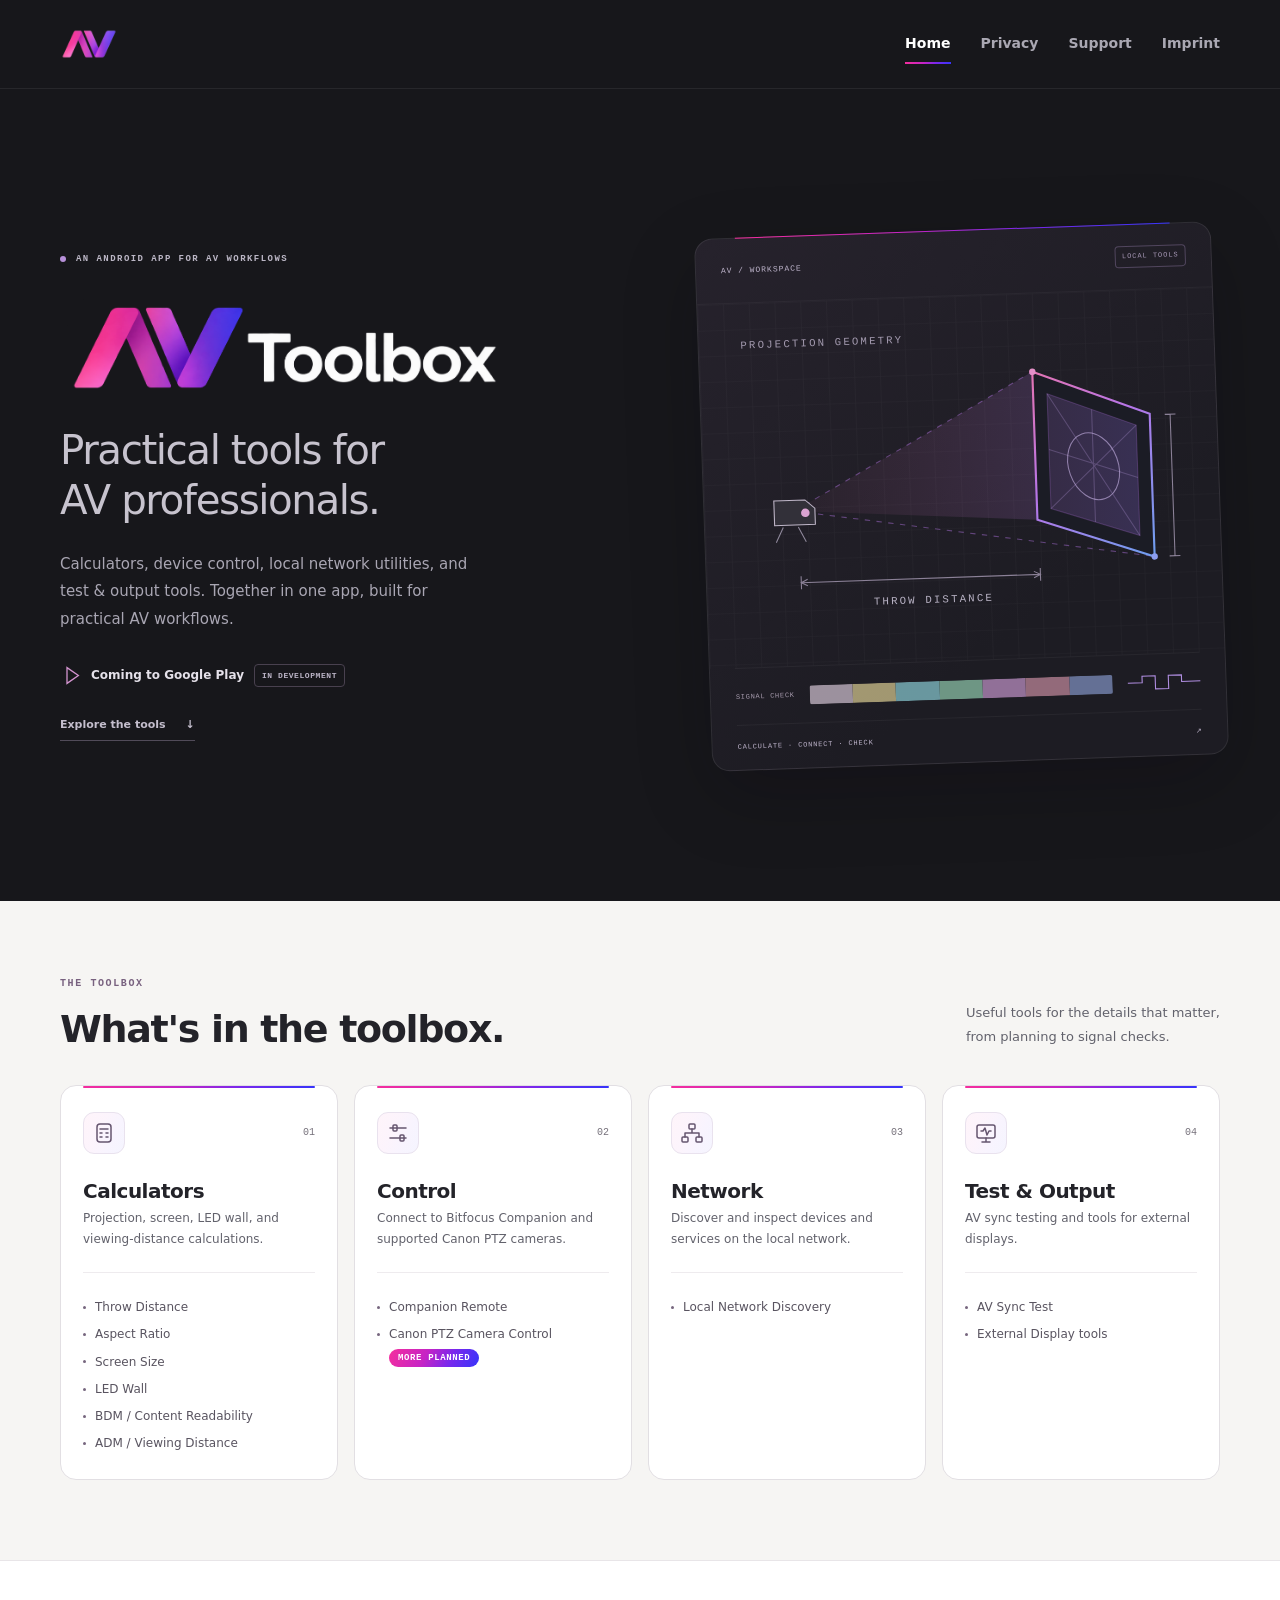
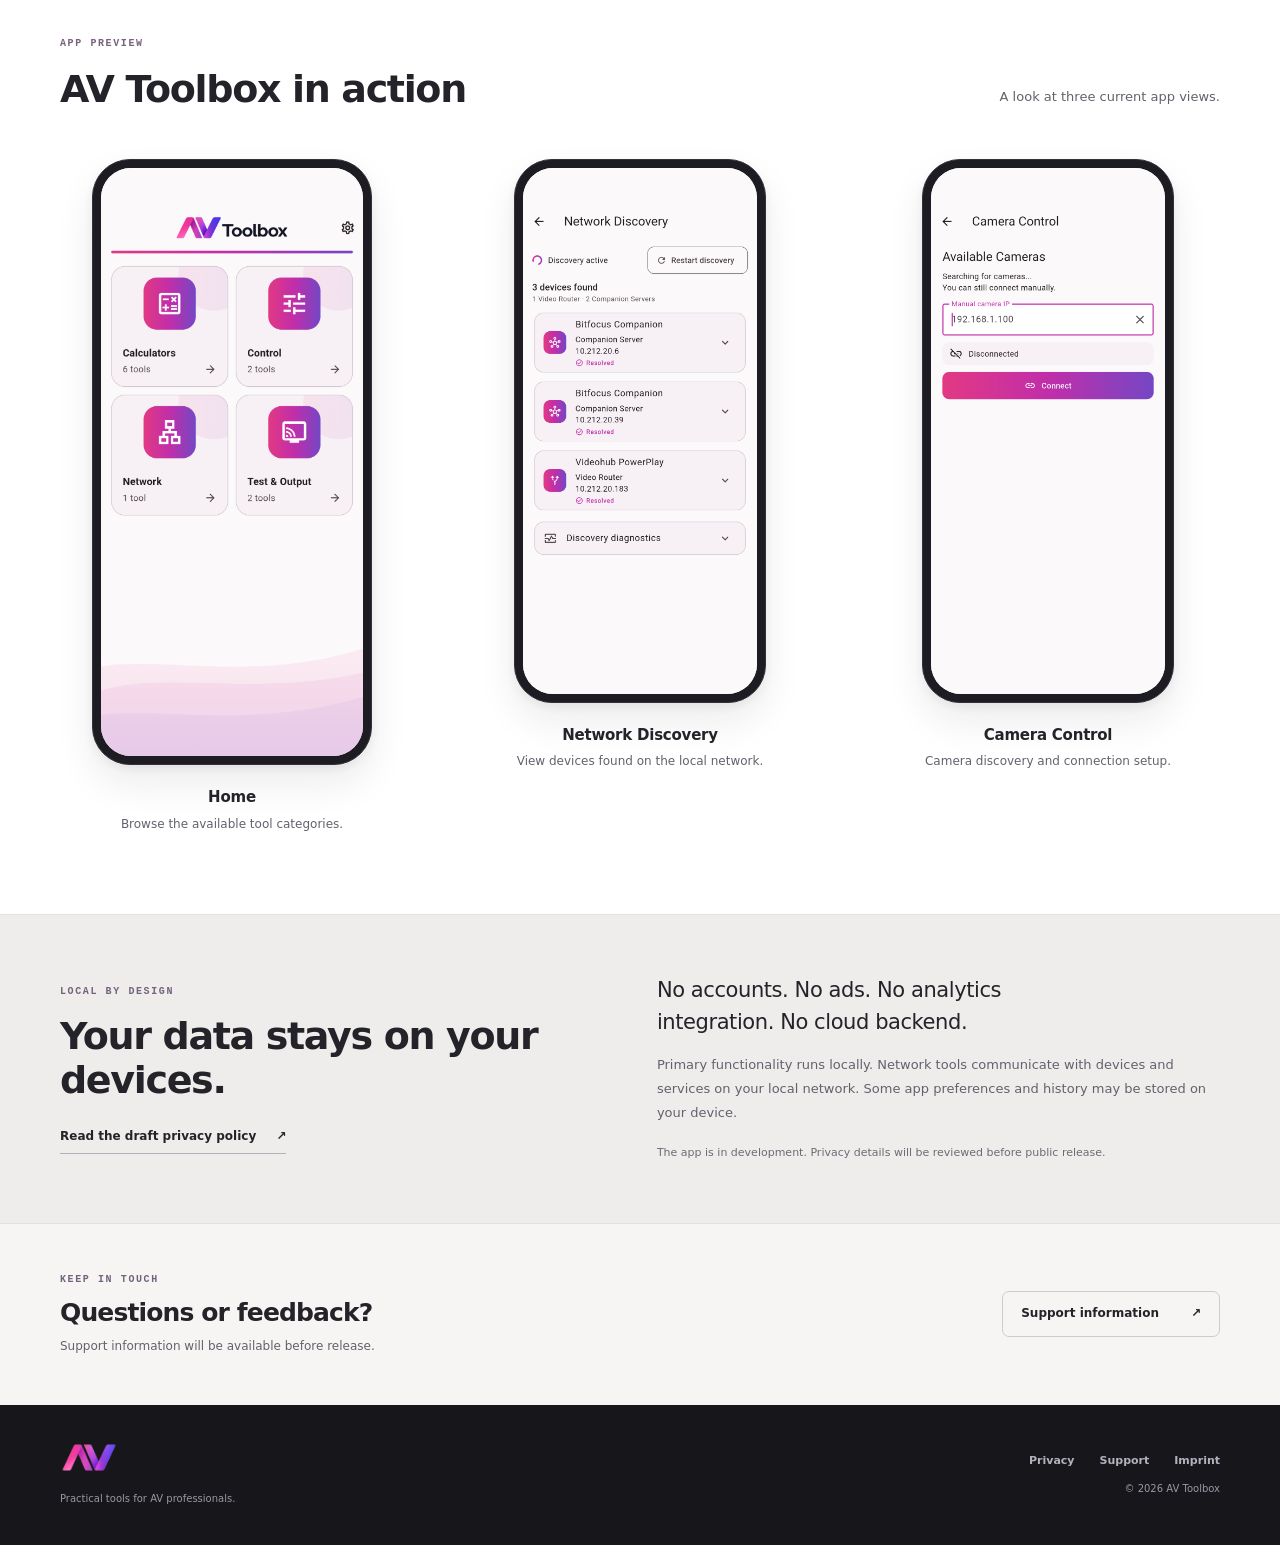
==== index.html @ 1db09180 "Replace camera status banner with badge" ====
<!doctype html>
<html lang="en">
<head>
  <meta charset="utf-8">
  <meta name="viewport" content="width=device-width, initial-scale=1">
  <meta name="description" content="Practical calculators, device control, local network utilities, and test &amp; output tools for AV professionals. An Android app in development.">
  <meta name="theme-color" content="#17171b">
  <title>AV Toolbox — Practical tools for AV professionals</title>
  <link rel="icon" type="image/png" sizes="1254x1254" href="assets/branding/av_toolbox_app_icon.png">
  <link rel="stylesheet" href="styles.css">
</head>
<body>
<a class="skip-link" href="#main">Skip to content</a>
<header class="site-header">
<div class="container header-inner"><a class="brand" href="index.html" aria-label="AV Toolbox home">
<img class="header-logo" src="assets/branding/av_toolbox_mark.png" width="2240" height="1208" alt="">
</a>
<nav aria-label="Main navigation"><a href="index.html" aria-current="page">Home</a><a href="privacy.html">Privacy</a><a href="support.html">Support</a><a href="imprint.html">Imprint</a>
</nav>
</div>
</header>
<main id="main">
<section class="hero">
<div class="container hero-grid">
<div class="hero-copy">
<p class="eyebrow"><span class="status-dot"></span> AN ANDROID APP FOR AV WORKFLOWS</p>
<h1><img class="hero-logo" src="assets/branding/av_toolbox_header_dark.png" width="1045" height="254" alt="AV Toolbox" fetchpriority="high"><span>Practical tools for<br>AV professionals.</span>
</h1>
<p class="hero-description">Calculators, device control, local network utilities, and test &amp; output tools. Together in one app, built for practical AV workflows.</p>
<div class="release-status">
<svg viewBox="0 0 24 24" fill="none" stroke="currentColor" stroke-width="1.5" aria-hidden="true">
<path d="m8 3 13 9L8 21V3Z"/>
</svg><span>Coming to Google Play</span><span class="soon-label">IN DEVELOPMENT</span>
</div><a class="text-link hero-link" href="#tools">Explore the tools <span aria-hidden="true">↓</span></a>
</div>
<div class="technical-art" role="img" aria-label="Illustration of projection geometry and AV signal patterns">
<div class="art-heading"><span>AV / WORKSPACE</span><span class="art-live">LOCAL TOOLS</span>
</div>
<svg class="projection-art" viewBox="0 0 480 340" fill="none" aria-hidden="true">
<defs>
<linearGradient id="beam" x1="70" y1="170" x2="400" y2="160" gradientUnits="userSpaceOnUse">
<stop stop-color="#ed74a9" stop-opacity=".03"/>
<stop offset="1" stop-color="#9972ea" stop-opacity=".23"/>
</linearGradient>
<linearGradient id="screen" x1="275" y1="85" x2="420" y2="240" gradientUnits="userSpaceOnUse">
<stop stop-color="#ed74a9"/>
<stop offset=".48" stop-color="#b675e8"/>
<stop offset="1" stop-color="#719def"/>
</linearGradient>
<pattern id="grid" width="24" height="24" patternUnits="userSpaceOnUse">
<path d="M24 0H0V24" stroke="#ffffff" stroke-opacity=".04"/>
</pattern>
</defs>
<rect width="480" height="340" fill="url(#grid)"/>
<path d="m84 195 226-122 108 43v133l-108-38Z" fill="url(#beam)"/>
<path d="m84 195 226-122m-226 122 334 54" stroke="#b675e8" stroke-opacity=".45" stroke-dasharray="5 6"/>
<path d="m310 73 108 43v133l-108-38V73Z" fill="#1b1c25" stroke="url(#screen)" stroke-width="2"/>
<path d="m323 94 82 32v103l-82-28V94Z" fill="url(#beam)" stroke="#b675e8" stroke-opacity=".25"/>
<path d="m364 110 0 105m-41-69 82 29M323 201l82-75m-82-32 82 135" stroke="#c5a5eb" stroke-opacity=".26"/>
<ellipse cx="364" cy="163" rx="23" ry="32" transform="rotate(-18 364 163)" stroke="#ceb7eb" stroke-opacity=".6"/>
<path d="M65 185h29l9 8v15H65v-23Z" fill="#323039" stroke="#bfb6c8"/>
<circle cx="94" cy="197" r="4" fill="#dba3d2"/>
<path d="m73 210-7 14m21-14 7 14" stroke="#8f889b"/>
<path d="M88 256v12m0-6h223m0-6v12" stroke="#8b8197"/>
<path d="m94 259-6 3 6 3m211-6 6 3-6 3" stroke="#8b8197"/>
<text x="155" y="285" fill="#b9b3c5" font-family="monospace" font-size="10" letter-spacing="2">THROW DISTANCE</text>
<path d="M432 117h10m-5 0v132m-5 0h10" stroke="#8b8197"/>
<text x="39" y="42" fill="#a39aaF" font-family="monospace" font-size="10" letter-spacing="2">PROJECTION GEOMETRY</text>
<circle cx="310" cy="73" r="3" fill="#e490c8"/>
<circle cx="418" cy="249" r="3" fill="#8d9eef"/>
</svg>
<div class="signal-strip"><span>SIGNAL CHECK</span>
<div class="signal-bars"><i></i><i></i><i></i><i></i><i></i><i></i><i></i>
</div>
<svg viewBox="0 0 100 24" fill="none" aria-hidden="true">
<path d="M0 12h20V3h18v18h18V3h18v9h26" stroke="#b18ee2" stroke-width="1.5"/>
</svg>
</div>
<div class="art-caption"><span>CALCULATE · CONNECT · CHECK</span><span aria-hidden="true">↗</span>
</div>
</div>
</div>
</section>
<section class="tools-section section" id="tools">
<div class="container">
<div class="section-heading">
<div>
<p class="eyebrow">THE TOOLBOX</p>
<h2>What's in the toolbox.</h2>
</div>
<p>Useful tools for the details that matter,<br class="desktop-break"> from planning to signal checks.</p>
</div>
<div class="category-grid">
<article class="category-card">
<div class="card-top"><span class="category-icon">
<svg viewBox="0 0 24 24" fill="none" stroke="currentColor" stroke-width="1.5" stroke-linecap="round" stroke-linejoin="round" aria-hidden="true">
<rect x="5" y="3" width="14" height="18" rx="3"/>
<path d="M8 8h8M8 12h2m4 0h2m-8 4h2m4 0h2"/>
</svg></span><span class="category-number">01</span>
</div>
<h3>Calculators</h3>
<p class="card-description">Projection, screen, LED wall, and viewing-distance calculations.</p>
<ul class="feature-list">
<li>Throw Distance</li>
<li>Aspect Ratio</li>
<li>Screen Size</li>
<li>LED Wall</li>
<li>BDM / Content Readability</li>
<li>ADM / Viewing Distance</li>
</ul>
</article>
<article class="category-card">
<div class="card-top"><span class="category-icon">
<svg viewBox="0 0 24 24" fill="none" stroke="currentColor" stroke-width="1.5" stroke-linecap="round" stroke-linejoin="round" aria-hidden="true">
<path d="M4 7h16M4 17h16"/>
<rect x="7" y="4" width="4" height="6" rx="1"/>
<rect x="14" y="14" width="4" height="6" rx="1"/>
</svg></span><span class="category-number">02</span>
</div>
<h3>Control</h3>
<p class="card-description">Connect to Bitfocus Companion and supported Canon PTZ cameras.</p>
<ul class="feature-list">
<li>Companion Remote</li>
<li class="feature-with-badge"><span>Canon PTZ Camera Control</span><span class="feature-badge">MORE PLANNED</span></li>
</ul>
</article>
<article class="category-card">
<div class="card-top"><span class="category-icon">
<svg viewBox="0 0 24 24" fill="none" stroke="currentColor" stroke-width="1.5" stroke-linecap="round" stroke-linejoin="round" aria-hidden="true">
<rect x="9" y="3" width="6" height="5" rx="1"/>
<rect x="2" y="16" width="6" height="5" rx="1"/>
<rect x="16" y="16" width="6" height="5" rx="1"/>
<path d="M12 8v4H5v4m7-4h7v4"/>
</svg></span><span class="category-number">03</span>
</div>
<h3>Network</h3>
<p class="card-description">Discover and inspect devices and services on the local network.</p>
<ul class="feature-list">
<li>Local Network Discovery</li>
</ul>
</article>
<article class="category-card">
<div class="card-top"><span class="category-icon">
<svg viewBox="0 0 24 24" fill="none" stroke="currentColor" stroke-width="1.5" stroke-linecap="round" stroke-linejoin="round" aria-hidden="true">
<rect x="3" y="4" width="18" height="13" rx="2"/>
<path d="M8 21h8m-4-4v4M7 10h2l2-3 2 7 2-4h2"/>
</svg></span><span class="category-number">04</span>
</div>
<h3>Test & Output</h3>
<p class="card-description">AV sync testing and tools for external displays.</p>
<ul class="feature-list">
<li>AV Sync Test</li>
<li>External Display tools</li>
</ul>
</article>
</div>
</div>
</section>
<section class="screenshots-section section" aria-labelledby="preview-heading">
<div class="container">
<div class="section-heading screenshot-heading">
<div>
<p class="eyebrow">APP PREVIEW</p>
<h2 id="preview-heading">AV Toolbox in action</h2>
</div>
<p>A look at three current app views.</p>
</div>
<div class="screenshot-grid">
<figure class="screenshot-card screenshot-card-featured">
<div class="phone-frame">
<div class="phone-screen">
<img src="assets/screenshots/home_light.png" width="864" height="1939" alt="AV Toolbox home screen showing the Calculators, Control, Network, and Test &amp; Output categories" loading="lazy" decoding="async">
</div>
</div>
<figcaption><strong>Home</strong><span>Browse the available tool categories.</span></figcaption>
</figure>
<figure class="screenshot-card">
<div class="phone-frame">
<div class="phone-screen">
<img src="assets/screenshots/network_discovery_light.png" width="864" height="1939" alt="Network Discovery screen showing three devices found on a local network" loading="lazy" decoding="async">
</div>
</div>
<figcaption><strong>Network Discovery</strong><span>View devices found on the local network.</span></figcaption>
</figure>
<figure class="screenshot-card">
<div class="phone-frame">
<div class="phone-screen">
<img src="assets/screenshots/camera_control_light.png" width="864" height="1939" alt="Camera Control screen showing camera discovery and manual IP connection controls" loading="lazy" decoding="async">
</div>
</div>
<figcaption><strong>Camera Control</strong><span>Camera discovery and connection setup.</span></figcaption>
</figure>
</div>
</div>
</section>
<section class="privacy-section">
<div class="container privacy-grid">
<div>
<p class="eyebrow">LOCAL BY DESIGN</p>
<h2>Your data stays on your devices.</h2><a class="text-link" href="privacy.html">Read the draft privacy policy <span aria-hidden="true">↗</span></a>
</div>
<div class="privacy-copy">
<p class="privacy-lead">No accounts. No ads. No analytics integration. No cloud backend.</p>
<p>Primary functionality runs locally. Network tools communicate with devices and services on your local network. Some app preferences and history may be stored on your device.</p>
<p class="small-note">The app is in development. Privacy details will be reviewed before public release.</p>
</div>
</div>
</section>
<section class="support-banner">
<div class="container support-banner-inner">
<div>
<p class="eyebrow">KEEP IN TOUCH</p>
<h2>Questions or feedback?</h2>
<p>Support information will be available before release.</p>
</div><a class="outline-link" href="support.html">Support information <span aria-hidden="true">↗</span></a>
</div>
</section>
</main>
<footer class="site-footer">
<div class="container footer-inner">
<div><a class="brand footer-brand" href="index.html" aria-label="AV Toolbox home">
<img class="footer-mark" src="assets/branding/av_toolbox_mark.png" width="2240" height="1208" alt="AV Toolbox">
</a>
<p>Practical tools for AV professionals.</p>
</div>
<div class="footer-right">
<nav aria-label="Footer navigation"><a href="privacy.html">Privacy</a><a href="support.html">Support</a><a href="imprint.html">Imprint</a>
</nav>
<p>© 2026 AV Toolbox</p>
</div>
</div>
</footer>
</body>
</html>
---- styles.css ----
/* Shared, dependency-free styles. Supplied branding PNGs retain their artwork. */
:root {
  color-scheme:light;
  --ink:#232329;
  --muted:#62626c;
  --paper:#f6f5f3;
  --line:#dfdedf;
  --dark:#17171b;
  --gradient:linear-gradient(115deg,#f52e9d,#c624c5 40%,#7828ed 68%,#3634fa);
}

* {
  box-sizing:border-box;
}

html {
  min-height:100%;
  background:var(--dark);
  scroll-behavior:smooth;
  scroll-padding-top:2rem;
}

body {
  margin:0;
  min-height:100vh;
  min-height:100dvh;
  display:flex;
  flex-direction:column;
  background:var(--paper);
  color:var(--ink);
  font-family:Inter,ui-sans-serif,system-ui,-apple-system,BlinkMacSystemFont,"Segoe UI",sans-serif;
  font-size:16px;
  line-height:1.65;
  -webkit-font-smoothing:antialiased;
}

main {
  flex:1 0 auto;
}

a {
  color:inherit;
  text-underline-offset:4px;
}

button,a {
  -webkit-tap-highlight-color:transparent;
}

a:focus-visible {
  outline:3px solid #9459bb;
  outline-offset:5px;
  border-radius:3px;
}

h1,h2,h3,p {
  margin:0;
}

h1,h2,h3 {
  line-height:1.16;
  letter-spacing:-.035em;
}

svg {
  display:block;
  width:24px;
  height:24px;
  flex-shrink:0;
}

.container {
  width:min(1160px,calc(100% - 64px));
  margin-inline:auto;
}

.skip-link {
  position:absolute;
  left:20px;
  top:-100px;
  z-index:5;
  background:#fff;
  padding:12px 20px;
  color:var(--ink);
}

.skip-link:focus {
  top:12px;
}

.site-header {
  background:var(--dark);
  color:#f8f7fb;
  border-bottom:1px solid #ffffff12;
}

.header-inner {
  display:flex;
  flex-wrap:nowrap;
  align-items:center;
  justify-content:space-between;
  min-height:88px;
  gap:24px;
}

.brand {
  display:inline-flex;
  align-items:center;
  max-width:100%;
  text-decoration:none;
}

.header-logo,.hero-logo,.footer-mark {
  display:block;
  max-width:100%;
  height:auto;
}

.header-logo {
  width:58px;
}

.hero-logo {
  width:450px;
}

.footer-mark {
  width:58px;
}

nav {
  display:flex;
  gap:30px;
}

nav a {
  text-decoration:none;
  font-size:14px;
  font-weight:550;
}

.site-header nav a {
  padding:10px 0;
  color:#aaa8b3;
  position:relative;
  transition:color .18s ease;
}

.site-header nav a:hover,.site-header nav a[aria-current] {
  color:#fff;
}

.site-header nav a[aria-current]:after {
  content:"";
  position:absolute;
  height:2px;
  bottom:2px;
  left:0;
  right:0;
  background:var(--gradient);
}

.hero {
  background:var(--dark);
  color:#f6f5f8;
  padding:88px 0 85px;
  overflow:hidden;
}

.hero-grid {
  display:grid;
  grid-template-columns:minmax(0,1.12fr) minmax(0,1fr);
  gap:64px;
  align-items:center;
}

.eyebrow {
  font-family:ui-monospace,SFMono-Regular,Consolas,monospace;
  font-size:10px;
  font-weight:600;
  letter-spacing:.16em;
  line-height:1.6;
}

.hero .eyebrow {
  color:#bcb7c6;
  display:flex;
  align-items:center;
  gap:10px;
  margin-bottom:27px;
  font-size:9px;
}

.status-dot {
  display:inline-block;
  width:6px;
  height:6px;
  flex:0 0 6px;
  background:#b790d9;
  border-radius:50%;
}

.hero h1 {
  font-size:clamp(44px,5vw,68px);
  font-weight:650;
  letter-spacing:-.055em;
}

.hero h1>span {
  display:block;
  font-size:clamp(27px,3.15vw,41px);
  font-weight:450;
  line-height:1.24;
  letter-spacing:-.035em;
  color:#c7c3ce;
  margin-top:23px;
}

.hero-description {
  font-size:15px;
  line-height:1.85;
  color:#a9a6b3;
  max-width:435px;
  margin-top:25px;
}

.release-status {
  display:flex;
  flex-wrap:wrap;
  align-items:center;
  gap:10px;
  margin-top:30px;
  font-size:12px;
  font-weight:600;
  color:#e5e1ea;
}

.release-status>svg {
  width:21px;
  height:21px;
  color:#d293ce;
}

.soon-label {
  font-family:ui-monospace,Consolas,monospace;
  font-size:8px;
  letter-spacing:.07em;
  color:#bcb5c7;
  border:1px solid #49414f;
  padding:4px 7px;
  border-radius:4px;
}

.text-link {
  display:inline-flex;
  align-items:center;
  gap:20px;
  text-decoration:none;
  font-size:12px;
  font-weight:650;
  border-bottom:1px solid #b8adb9;
  padding-bottom:6px;
}

.text-link:hover {
  border-bottom-color:#a657a4;
}

.hero-link {
  margin-top:29px;
  color:#c4becd;
  border-bottom-color:#514b59;
  font-size:11px;
}

.technical-art {
  position:relative;
  background:linear-gradient(145deg,#26222c,#1d1c23 70%);
  border:1px solid #ffffff15;
  border-radius:18px;
  box-shadow:0 25px 75px #09070d35;
  transform:rotate(-2deg);
}

.technical-art:before {
  content:"";
  position:absolute;
  inset:-1px 40px auto;
  height:1px;
  background:var(--gradient);
}

.art-heading,.art-caption {
  display:flex;
  align-items:center;
  justify-content:space-between;
  font-family:ui-monospace,Consolas,monospace;
  font-size:8px;
  letter-spacing:.12em;
  color:#bfb5cc;
  padding:21px 25px;
}

.art-heading {
  border-bottom:1px solid #ffffff0a;
}

.art-live {
  font-size:7px;
  color:#a99ab8;
  border:1px solid #51465e;
  border-radius:4px;
  padding:4px 6px;
}

.projection-art {
  width:100%;
  height:auto;
}

.signal-strip {
  display:flex;
  align-items:center;
  gap:15px;
  margin:0 25px;
  padding:16px 0;
  border-block:1px solid #ffffff0c;
}

.signal-strip>span {
  font-family:ui-monospace,Consolas,monospace;
  font-size:7px;
  letter-spacing:.1em;
  color:#a69aad;
  white-space:nowrap;
}

.signal-bars {
  display:flex;
  height:19px;
  flex:1;
  border-radius:2px;
  overflow:hidden;
  opacity:.75;
}

.signal-bars i {
  flex:1;
  background:#c7b8c7;
}

.signal-bars i:nth-child(2) {
  background:#cec18b;
}

.signal-bars i:nth-child(3) {
  background:#83c1c9;
}

.signal-bars i:nth-child(4) {
  background:#89bfa5;
}

.signal-bars i:nth-child(5) {
  background:#b88cbf;
}

.signal-bars i:nth-child(6) {
  background:#bb8597;
}

.signal-bars i:nth-child(7) {
  background:#7c8dbc;
}

.signal-strip>svg {
  width:73px;
  height:24px;
}

.art-caption {
  font-size:7px;
  padding-block:16px;
}

.section {
  padding:75px 0 80px;
}

.section-heading {
  display:flex;
  align-items:flex-end;
  justify-content:space-between;
  gap:30px;
  margin-bottom:34px;
}

.section-heading .eyebrow {
  color:#78617f;
  margin-bottom:15px;
}

h2 {
  font-size:clamp(28px,3.2vw,38px);
  font-weight:550;
}

.section-heading>p {
  color:var(--muted);
  font-size:13px;
  line-height:1.8;
  padding-bottom:3px;
}

.category-grid {
  display:grid;
  grid-template-columns:repeat(4,minmax(0,1fr));
  gap:16px;
}

.category-card {
  background:#fff;
  border:1px solid #e2dfe3;
  border-radius:16px;
  padding:26px 22px;
  position:relative;
  transition:transform .18s ease,box-shadow .18s ease;
}

.category-card::before {
  content:"";
  position:absolute;
  inset:0 22px auto;
  height:2px;
  border-radius:2px;
  background:var(--gradient);
}

.category-card:hover {
  transform:translateY(-3px);
  box-shadow:0 8px 22px #27202c08;
}

.card-top {
  display:flex;
  align-items:center;
  justify-content:space-between;
  margin-bottom:26px;
}

.category-icon {
  display:inline-grid;
  place-items:center;
  width:42px;
  height:42px;
  border-radius:11px;
  background:linear-gradient(115deg,#f52e9d0d,#c624c50d 40%,#7828ed0d 68%,#3634fa0d);
  border:1px solid #e9e2ee;
  color:#65556f;
}

.category-number {
  font-family:ui-monospace,Consolas,monospace;
  font-size:10px;
  color:#76717b;
}

.category-card h3 {
  font-size:20px;
  font-weight:650;
  letter-spacing:-.025em;
}

.card-tagline {
  font-size:12px;
  font-weight:600;
  margin-top:10px;
}

.card-description {
  font-size:12px;
  color:var(--muted);
  line-height:1.7;
  margin-top:5px;
  min-height:42px;
}

.feature-list {
  list-style:none;
  padding:17px 0 0;
  margin:22px 0 0;
  border-top:1px solid #eeebee;
}

.feature-list li {
  font-size:12px;
  color:#595460;
  position:relative;
  padding-left:12px;
  margin-top:8px;
  line-height:1.6;
}

.feature-list li:before {
  content:"";
  position:absolute;
  left:0;
  top:.65em;
  width:3px;
  height:3px;
  border-radius:50%;
  background:#76667e;
}

.feature-list li.feature-with-badge {
  display:flex;
  flex-wrap:wrap;
  align-items:center;
  column-gap:8px;
  row-gap:4px;
}

.feature-list .feature-badge {
  display:inline-flex;
  align-items:center;
  justify-content:center;
  flex:0 0 auto;
  padding:4px 9px;
  border-radius:999px;
  background:var(--gradient);
  color:#fff;
  font:700 9px/1.2 ui-monospace,Consolas,monospace;
  letter-spacing:.07em;
  white-space:nowrap;
}

.screenshots-section {
  background:#fff;
  border-top:1px solid #e8e5e8;
}

.screenshot-heading {
  margin-bottom:48px;
}

.screenshot-grid {
  display:grid;
  grid-template-columns:repeat(3,minmax(0,1fr));
  gap:clamp(28px,5vw,64px);
  align-items:start;
}

.screenshot-card {
  display:flex;
  flex-direction:column;
  align-items:center;
  gap:20px;
  margin:0;
}

.phone-frame {
  width:min(100%,252px);
  padding:8px;
  background:#1d1c22;
  border:1px solid #34313a;
  border-radius:38px;
  box-shadow:0 18px 38px #211a2915,0 4px 10px #211a2910;
  transition:transform .18s ease,box-shadow .18s ease;
}

.screenshot-card-featured .phone-frame {
  width:min(100%,280px);
}

.screenshot-card:hover .phone-frame {
  transform:translateY(-4px);
  box-shadow:0 22px 44px #211a291c,0 5px 12px #211a2912;
}

.phone-screen {
  overflow:hidden;
  border-radius:30px;
  background:#f9f7fa;
}

.phone-screen img {
  display:block;
  width:100%;
  height:auto;
  aspect-ratio:864/1939;
  object-fit:contain;
}

.screenshot-card figcaption {
  width:min(100%,280px);
  text-align:center;
}

.screenshot-card figcaption strong,.screenshot-card figcaption span {
  display:block;
}

.screenshot-card figcaption strong {
  font-size:15px;
  letter-spacing:-.015em;
}

.screenshot-card figcaption span {
  margin-top:5px;
  color:var(--muted);
  font-size:12px;
  line-height:1.6;
}

.privacy-section {
  background:#eeedeb;
  border-block:1px solid #e3e0e2;
  padding:60px 0;
}

.privacy-grid {
  display:grid;
  grid-template-columns:1fr 1.1fr;
  gap:85px;
  align-items:center;
}

.privacy-grid .eyebrow {
  color:#75637c;
  margin-bottom:14px;
}

.privacy-grid .text-link {
  margin-top:25px;
}

.privacy-copy p {
  font-size:13px;
  line-height:1.85;
  color:var(--muted);
}

.privacy-copy .privacy-lead {
  font-size:21px;
  color:var(--ink);
  font-weight:500;
  line-height:1.5;
  letter-spacing:-.02em;
  margin-bottom:15px;
  max-width:435px;
}

.privacy-copy .small-note,.small-note {
  font-size:11px;
  color:#706975;
  margin-top:17px;
}

.support-banner {
  padding:48px 0;
}

.support-banner-inner {
  display:flex;
  justify-content:space-between;
  align-items:center;
  gap:28px;
}

.support-banner .eyebrow {
  color:#75637c;
  margin-bottom:10px;
}

.support-banner h2 {
  font-size:25px;
}

.support-banner p:not(.eyebrow) {
  font-size:12px;
  color:var(--muted);
  margin-top:10px;
}

.outline-link {
  display:inline-flex;
  align-items:center;
  justify-content:space-between;
  gap:32px;
  padding:12px 18px;
  border:1px solid #cfc9d1;
  border-radius:7px;
  text-decoration:none;
  font-size:12px;
  font-weight:550;
  white-space:nowrap;
  transition:background .18s ease;
}

.outline-link:hover {
  background:#ebe5ee;
}

.site-footer {
  background:var(--dark);
  color:#b5b0bf;
  padding:37px 0;
}

.footer-inner {
  display:flex;
  align-items:center;
  justify-content:space-between;
  gap:26px;
}

.site-footer p {
  font-size:10px;
  margin-top:10px;
  color:#9b96a4;
}

.footer-right {
  text-align:right;
}

.footer-right nav {
  gap:25px;
}

.footer-right nav a {
  font-size:11px;
}

.footer-right nav a:hover {
  text-decoration:underline;
}

.document-main {
  padding:65px 0 85px;
  min-height:70vh;
}

.document-heading {
  max-width:750px;
}

.document-heading .eyebrow {
  color:#7d6086;
  margin-bottom:17px;
}

.document-heading h1 {
  font-size:clamp(39px,5vw,58px);
  font-weight:550;
  letter-spacing:-.045em;
}

.document-intro {
  color:var(--muted);
  margin-top:19px;
  font-size:16px;
  max-width:620px;
  line-height:1.8;
}

.draft-notice {
  display:flex;
  align-items:center;
  gap:20px;
  border:1px solid #ddd0e3;
  border-left:3px solid #a664b1;
  background:#f0eaf3;
  border-radius:0 9px 9px 0;
  padding:19px 22px;
  margin:35px 0 45px;
  color:#61496c;
}

.notice-label {
  font:600 9px/1.6 ui-monospace,Consolas,monospace;
  letter-spacing:.09em;
  white-space:nowrap;
}

.draft-notice p {
  font-size:13px;
}

.language-nav {
  display:flex;
  gap:10px;
  margin-top:26px;
}

.language-nav a {
  padding:7px 13px;
  border:1px solid #d8cedd;
  border-radius:999px;
  color:#654d70;
  font-size:12px;
  font-weight:600;
  text-decoration:none;
}

.language-nav a:hover {
  background:#eee8f1;
}

.document-layout {
  display:grid;
  grid-template-columns:240px minmax(0,1fr);
  gap:65px;
}

.contents {
  display:flex;
  flex-direction:column;
  align-items:flex-start;
  gap:12px;
  align-self:start;
  padding-top:5px;
}

.contents .eyebrow {
  margin-bottom:8px;
  color:#7c7481;
}

.contents a {
  font-size:12px;
  color:#6e6574;
}

.contents a:hover {
  text-decoration:underline;
  color:#493451;
}

.contents-group {
  display:flex;
  flex-direction:column;
  align-items:flex-start;
  gap:8px;
}

.contents-group+.contents-group {
  margin-top:18px;
  padding-top:18px;
  border-top:1px solid var(--line);
}

.contents .contents-language {
  color:#493451;
  font-weight:700;
  text-decoration:none;
}

.document-content {
  max-width:740px;
}

.privacy-language {
  scroll-margin-top:24px;
}

.privacy-language+.privacy-language {
  margin-top:72px;
  padding-top:64px;
  border-top:2px solid #d8d2da;
}

.document-content .policy-title {
  margin-bottom:8px;
  font-size:32px;
}

.document-content .policy-date {
  margin-top:0;
  color:#766e7a;
  font-size:12px;
}

.document-content .policy-lead {
  margin:22px 0 34px;
  color:var(--ink);
  font-size:16px;
  line-height:1.75;
}

.document-content section {
  padding-bottom:30px;
  margin-bottom:30px;
  border-bottom:1px solid var(--line);
}

.document-content section:last-child {
  margin-bottom:0;
}

.document-content h2 {
  font-size:23px;
  letter-spacing:-.02em;
  margin-bottom:15px;
}

.document-content h3 {
  margin:0 0 15px;
  font-size:23px;
  line-height:1.25;
  letter-spacing:-.02em;
}

.document-content h4 {
  margin:0 0 12px;
  font-size:18px;
  line-height:1.35;
  letter-spacing:-.015em;
}

.document-content p {
  font-size:14px;
  color:#5d5863;
  margin-top:12px;
  line-height:1.85;
}

.document-content .placeholder {
  background:#eeecef;
  border-radius:6px;
  padding:13px 16px;
  color:#6d5a76;
  font-size:13px;
}

.document-content .policy-placeholder {
  font-family:ui-monospace,SFMono-Regular,Consolas,monospace;
  line-height:1.9;
}

.placeholder-inline {
  display:inline-block;
  margin-top:7px;
  padding:5px 9px;
  border-radius:5px;
  background:#eeecef;
  color:#6d5a76;
  font-family:ui-monospace,SFMono-Regular,Consolas,monospace;
  font-size:13px;
}

.document-content .policy-subsection {
  margin:30px 0 0;
  padding:0;
  border:0;
  scroll-margin-top:24px;
}

.support-grid {
  display:grid;
  grid-template-columns:repeat(3,minmax(0,1fr));
  gap:22px;
}

.support-card {
  background:#fff;
  border:1px solid var(--line);
  padding:30px;
  border-radius:12px;
}

.support-card h2 {
  font-size:24px;
  margin-top:23px;
}

.support-card p,.support-card li {
  font-size:13px;
  color:var(--muted);
  margin-top:15px;
}

.support-card ul {
  padding-left:18px;
}

.support-card li {
  margin-top:8px;
}

.support-card .small-note {
  font-size:11px;
}

.support-card a {
  color:#7c438d;
}

.support-email {
  color:#61496c;
  font-size:16px;
  font-weight:650;
  overflow-wrap:anywhere;
  text-underline-offset:4px;
}

.support-note {
  display:flex;
  gap:12px;
  align-items:center;
  margin-top:30px;
}

.support-note p {
  font-size:12px;
  color:var(--muted);
}

@media(min-width:761px) {
  .hero {
    min-height:calc(100vh - 88px);
    display:flex;
    align-items:center;
  }
}

@media(min-width:1400px) {
  .hero {
    padding-block:105px;
  }
  .hero-grid {
    gap:90px;
  }
}

@media(max-width:1000px) {
  .hero-grid {
    gap:32px;
  }
  .hero {
    padding:65px 0;
  }
  .category-grid {
    grid-template-columns:repeat(2,minmax(0,1fr));
  }
  .screenshot-grid {
    grid-template-columns:repeat(2,minmax(0,1fr));
    row-gap:52px;
  }
  .screenshot-card:last-child {
    grid-column:1/-1;
  }
  .card-description {
    min-height:0;
  }
  .privacy-grid {
    gap:45px;
  }
  .support-grid {
    gap:14px;
  }
  .support-card {
    padding:23px;
  }
  .document-layout {
    gap:35px;
    grid-template-columns:210px minmax(0,1fr);
  }
}

@media(max-width:760px) {
  .container {
    width:calc(100% - 40px);
  }
  .header-inner {
    min-height:68px;
    gap:14px;
  }
  .header-logo {
    width:44px;
  }
  .header-inner nav {
    gap:clamp(12px,3.5vw,18px);
  }
  .hero-grid {
    grid-template-columns:1fr;
    gap:46px;
  }
  .hero {
    padding:50px 0 54px;
  }
  .hero-copy {
    max-width:540px;
  }
  .hero h1 {
    font-size:56px;
  }
  .hero-logo {
    width:min(82%,400px);
  }
  .hero h1>span {
    font-size:35px;
    margin-top:24px;
  }
  .hero .eyebrow {
    margin-bottom:26px;
  }
  .hero-description {
    max-width:490px;
    margin-top:24px;
  }
  .release-status {
    margin-top:27px;
  }
  .hero-link {
    margin-top:25px;
  }
  .technical-art {
    max-width:420px;
    width:94%;
    margin:0 auto;
    transform:none;
  }
  .section {
    padding:50px 0;
  }
  .section-heading {
    align-items:flex-start;
    gap:20px;
  }
  .section-heading>p {
    max-width:200px;
    font-size:12px;
  }
  .screenshot-heading {
    margin-bottom:38px;
  }
  .screenshot-grid {
    grid-template-columns:1fr;
    gap:48px;
  }
  .screenshot-card:last-child {
    grid-column:auto;
  }
  .phone-frame,.screenshot-card-featured .phone-frame {
    width:min(78vw,280px);
  }
  .screenshot-card:hover .phone-frame {
    transform:none;
  }
  .desktop-break {
    display:none;
  }
  .privacy-grid {
    grid-template-columns:1fr;
    gap:30px;
  }
  .privacy-section {
    padding:45px 0;
  }
  .privacy-copy .privacy-lead {
    max-width:100%;
  }
  .support-banner-inner {
    align-items:flex-start;
    flex-direction:column;
    gap:23px;
  }
  .document-main {
    padding:42px 0 55px;
  }
  .document-layout {
    grid-template-columns:1fr;
    gap:35px;
  }
  .contents {
    border-bottom:1px solid var(--line);
    padding-bottom:25px;
    gap:10px;
  }
  .privacy-contents {
    display:grid;
    grid-template-columns:repeat(2,minmax(0,1fr));
    column-gap:24px;
    align-items:start;
  }
  .privacy-contents>.eyebrow {
    grid-column:1/-1;
  }
  .contents-group+.contents-group {
    margin-top:0;
    padding-top:0;
    border-top:0;
  }
  .support-grid {
    grid-template-columns:1fr;
  }
  .support-card {
    padding:26px;
  }
  .support-card h2 {
    margin-top:18px;
  }
  .draft-notice {
    align-items:flex-start;
    flex-direction:column;
    gap:8px;
    margin-bottom:32px;
  }
}

@media(max-width:480px) {
  .header-inner {
    width:calc(100% - 32px);
    justify-content:space-between;
    padding:11px 0;
    gap:14px;
  }
  .header-logo {
    width:42px;
  }
  .header-inner nav {
    width:auto;
    justify-content:flex-end;
    gap:clamp(11px,3.2vw,15px);
  }
  .header-inner nav a {
    padding:9px 0;
    font-size:12px;
  }
  .hero {
    padding:46px 0 50px;
  }
  .hero-grid {
    gap:42px;
  }
  .hero-logo {
    width:min(76%,320px);
  }
  .hero h1 {
    font-size:47px;
  }
  .hero h1>span {
    font-size:29px;
    margin-top:22px;
  }
  .hero .eyebrow {
    font-size:8px;
    letter-spacing:.1em;
    margin-bottom:24px;
  }
  .hero-description {
    font-size:14px;
    line-height:1.7;
    margin-top:22px;
  }
  .release-status {
    gap:8px;
    margin-top:24px;
  }
  .soon-label {
    font-size:7px;
  }
  .hero-link {
    margin-top:23px;
  }
  .technical-art {
    width:92%;
    max-width:360px;
  }
  .section-heading {
    flex-direction:column;
  }
  .section-heading>p {
    max-width:280px;
  }
  .category-grid {
    grid-template-columns:1fr;
  }
  .category-card {
    padding:24px;
  }
  .card-top {
    margin-bottom:20px;
  }
  .feature-list {
    columns:2;
    column-gap:20px;
  }
  .feature-list li {
    break-inside:avoid;
    margin-top:0;
    margin-bottom:9px;
  }
  .footer-inner {
    align-items:flex-start;
    flex-direction:column;
  }
  .footer-right {
    text-align:left;
  }
  .footer-right nav {
    gap:30px;
  }
  .signal-strip {
    gap:12px;
  }
  .art-heading,.art-caption {
    padding-inline:18px;
  }
  .signal-strip {
    margin-inline:18px;
  }
  .signal-strip>svg {
    width:55px;
  }
  .document-intro {
    font-size:14px;
  }
  .draft-notice {
    padding:17px;
  }
  .document-content h2 {
    font-size:22px;
  }
  .privacy-contents {
    grid-template-columns:1fr;
  }
  .privacy-contents>.eyebrow {
    grid-column:auto;
  }
  .contents-group+.contents-group {
    margin-top:12px;
    padding-top:18px;
    border-top:1px solid var(--line);
  }
  .privacy-language+.privacy-language {
    margin-top:54px;
    padding-top:48px;
  }
  .document-content .policy-title {
    font-size:27px;
  }
}

@media(max-width:340px) {
  .header-inner {
    flex-wrap:wrap;
  }
  .header-inner nav {
    width:100%;
    justify-content:space-between;
  }
}

@media(prefers-reduced-motion:reduce) {
  html {
    scroll-behavior:auto;
  }
  *,*::before,*::after {
    transition:none!important;
    animation:none!important;
  }
  .category-card:hover {
    transform:none;
  }
  .screenshot-card:hover .phone-frame {
    transform:none;
  }
}
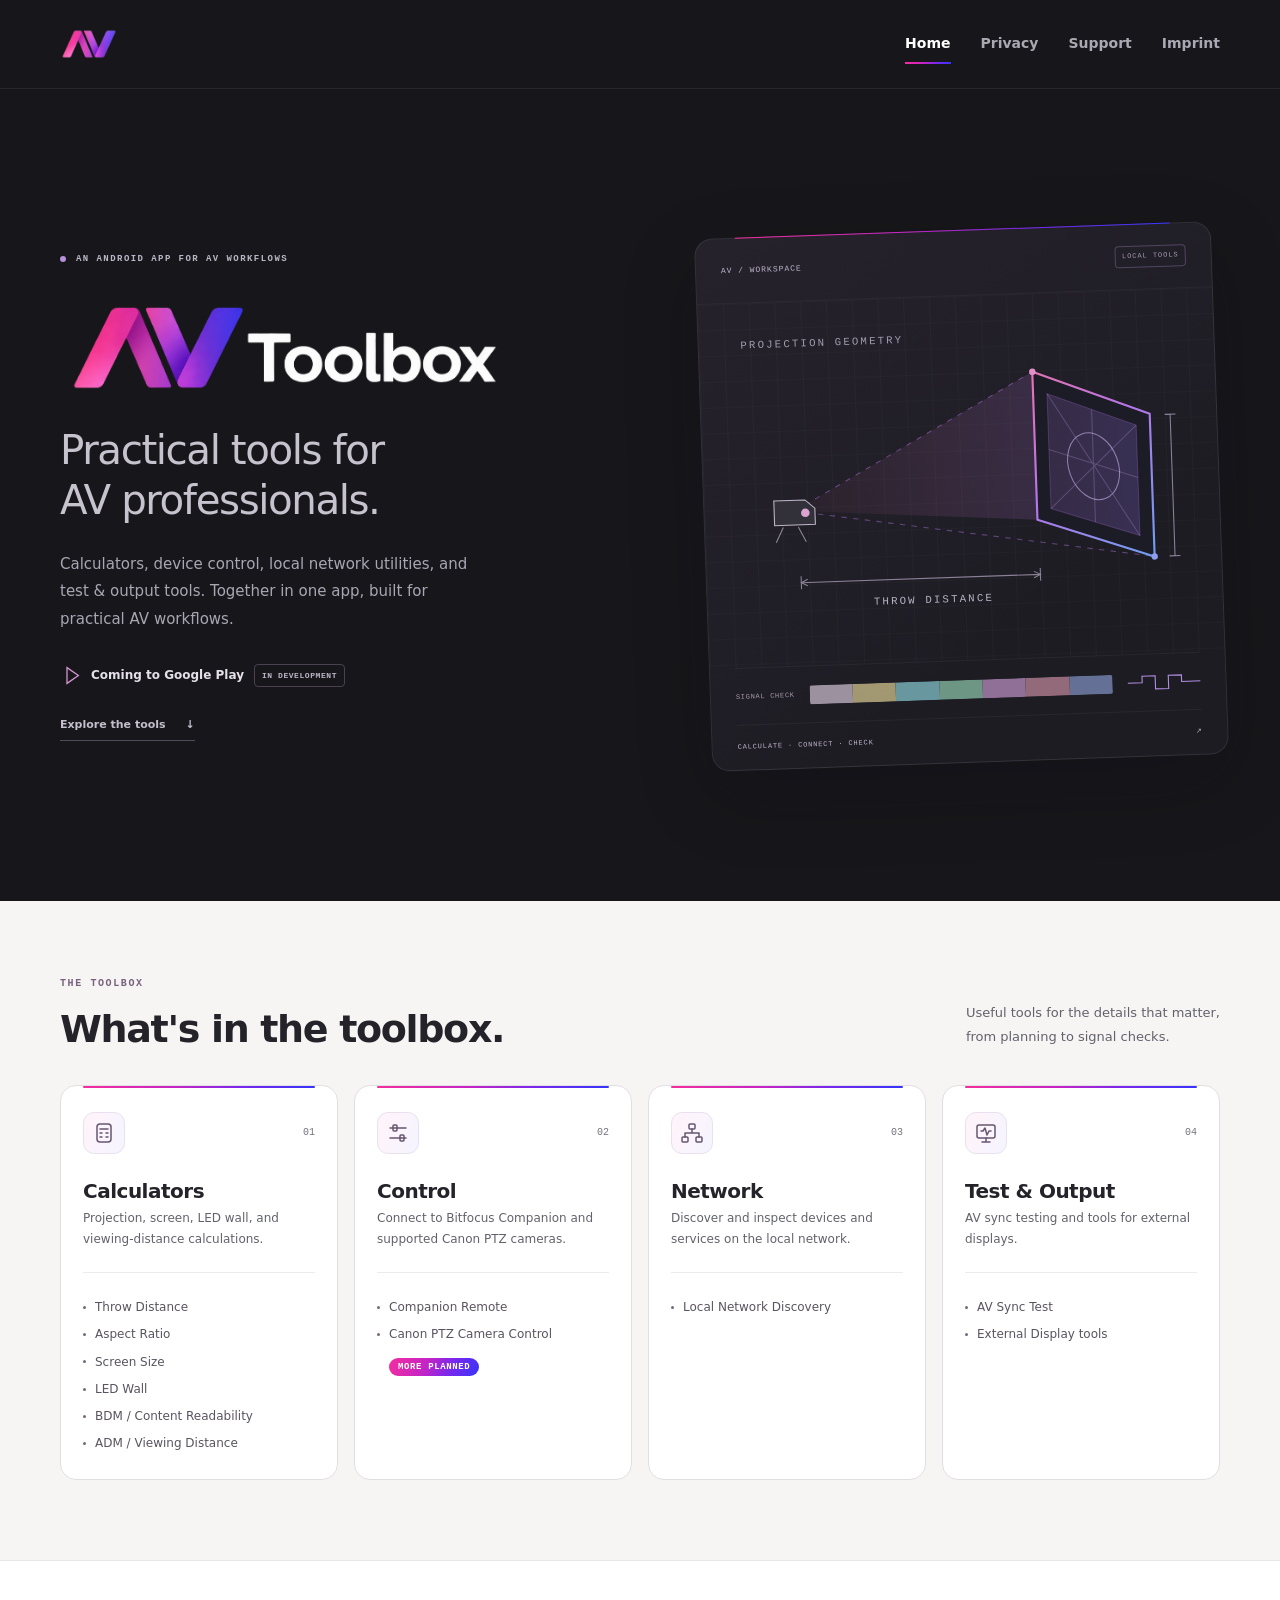
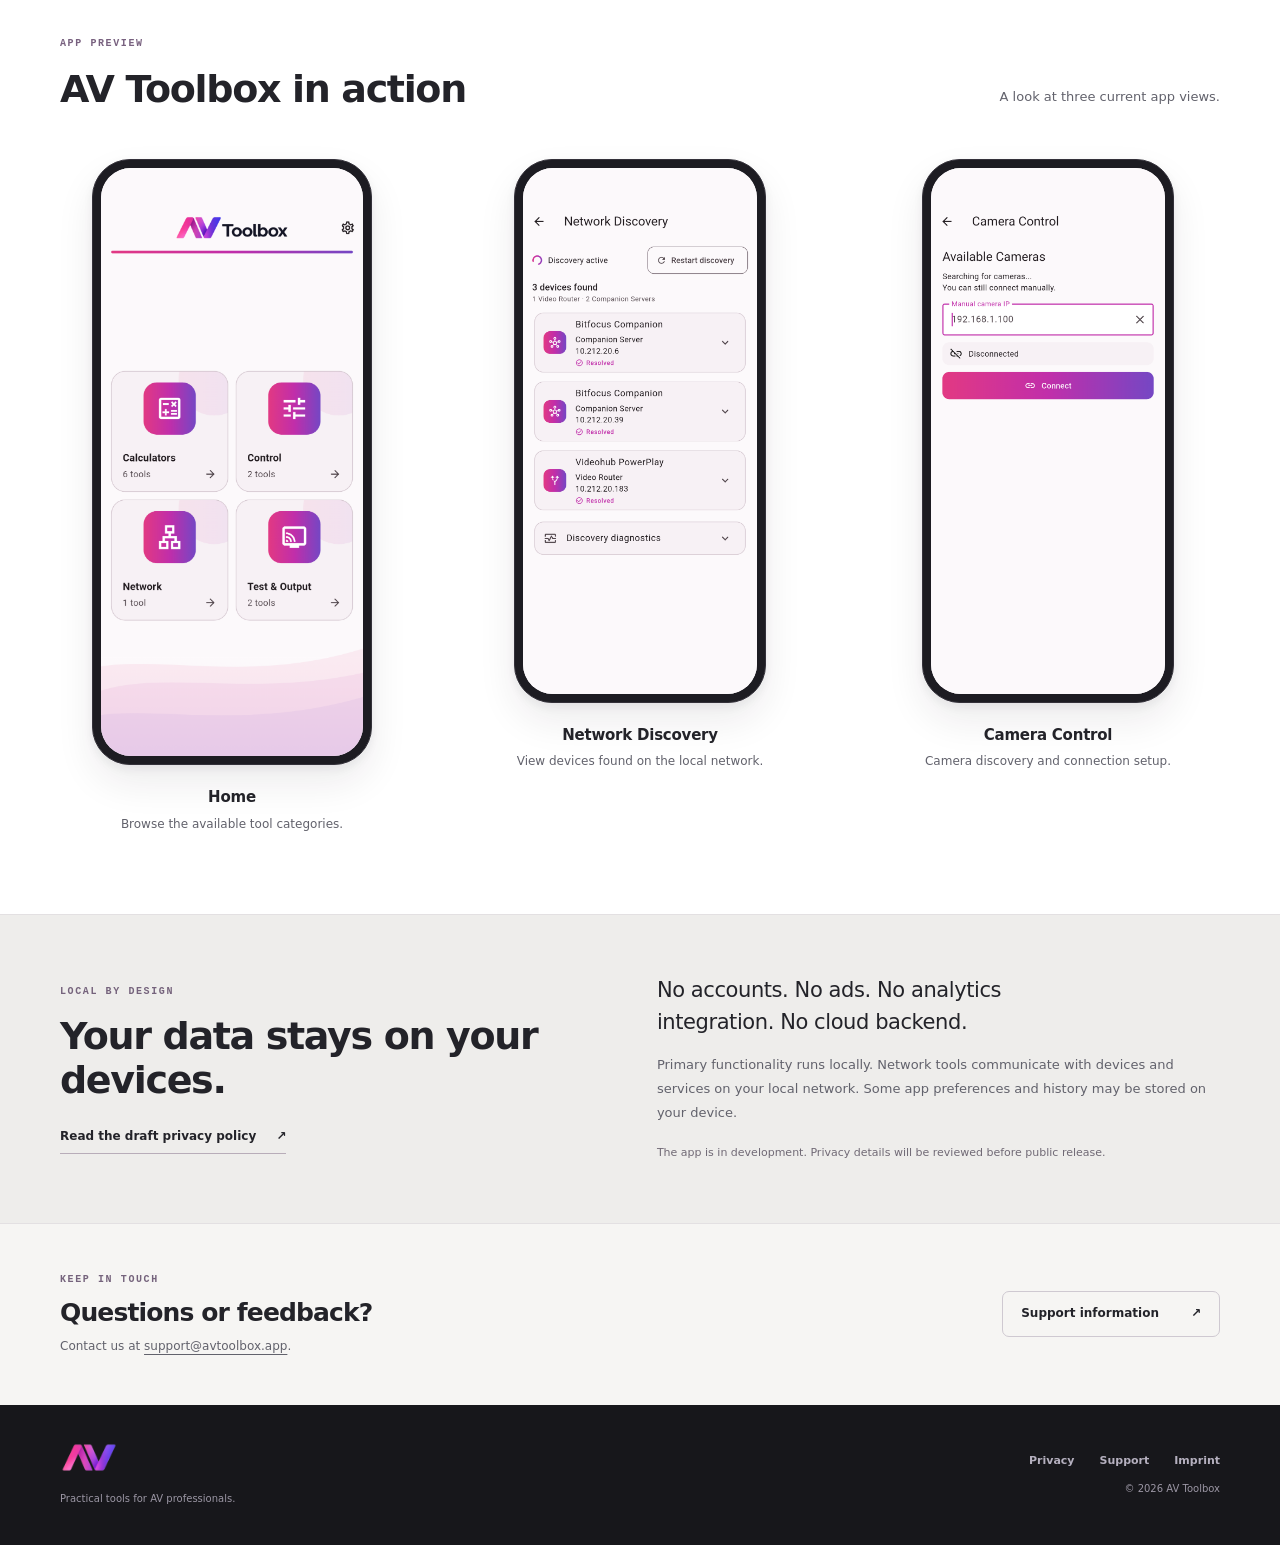
==== commit 8aaf1dec: "Update website support contact details" ====
--- a/index.html
+++ b/index.html
@@ -211,7 +211,7 @@
 <div>
 <p class="eyebrow">KEEP IN TOUCH</p>
 <h2>Questions or feedback?</h2>
-<p>Support information will be available before release.</p>
+<p>Contact us at <a href="mailto:support@avtoolbox.app">support@avtoolbox.app</a>.</p>
 </div><a class="outline-link" href="support.html">Support information <span aria-hidden="true">↗</span></a>
 </div>
 </section>
--- a/styles.css
+++ b/styles.css
@@ -514,10 +514,8 @@
 
 .feature-list li.feature-with-badge {
   display:flex;
-  flex-wrap:wrap;
-  align-items:center;
-  column-gap:8px;
-  row-gap:4px;
+  flex-direction:column;
+  align-items:flex-start;
 }
 
 .feature-list .feature-badge {
@@ -525,6 +523,7 @@
   align-items:center;
   justify-content:center;
   flex:0 0 auto;
+  margin-top:13px;
   padding:4px 9px;
   border-radius:999px;
   background:var(--gradient);
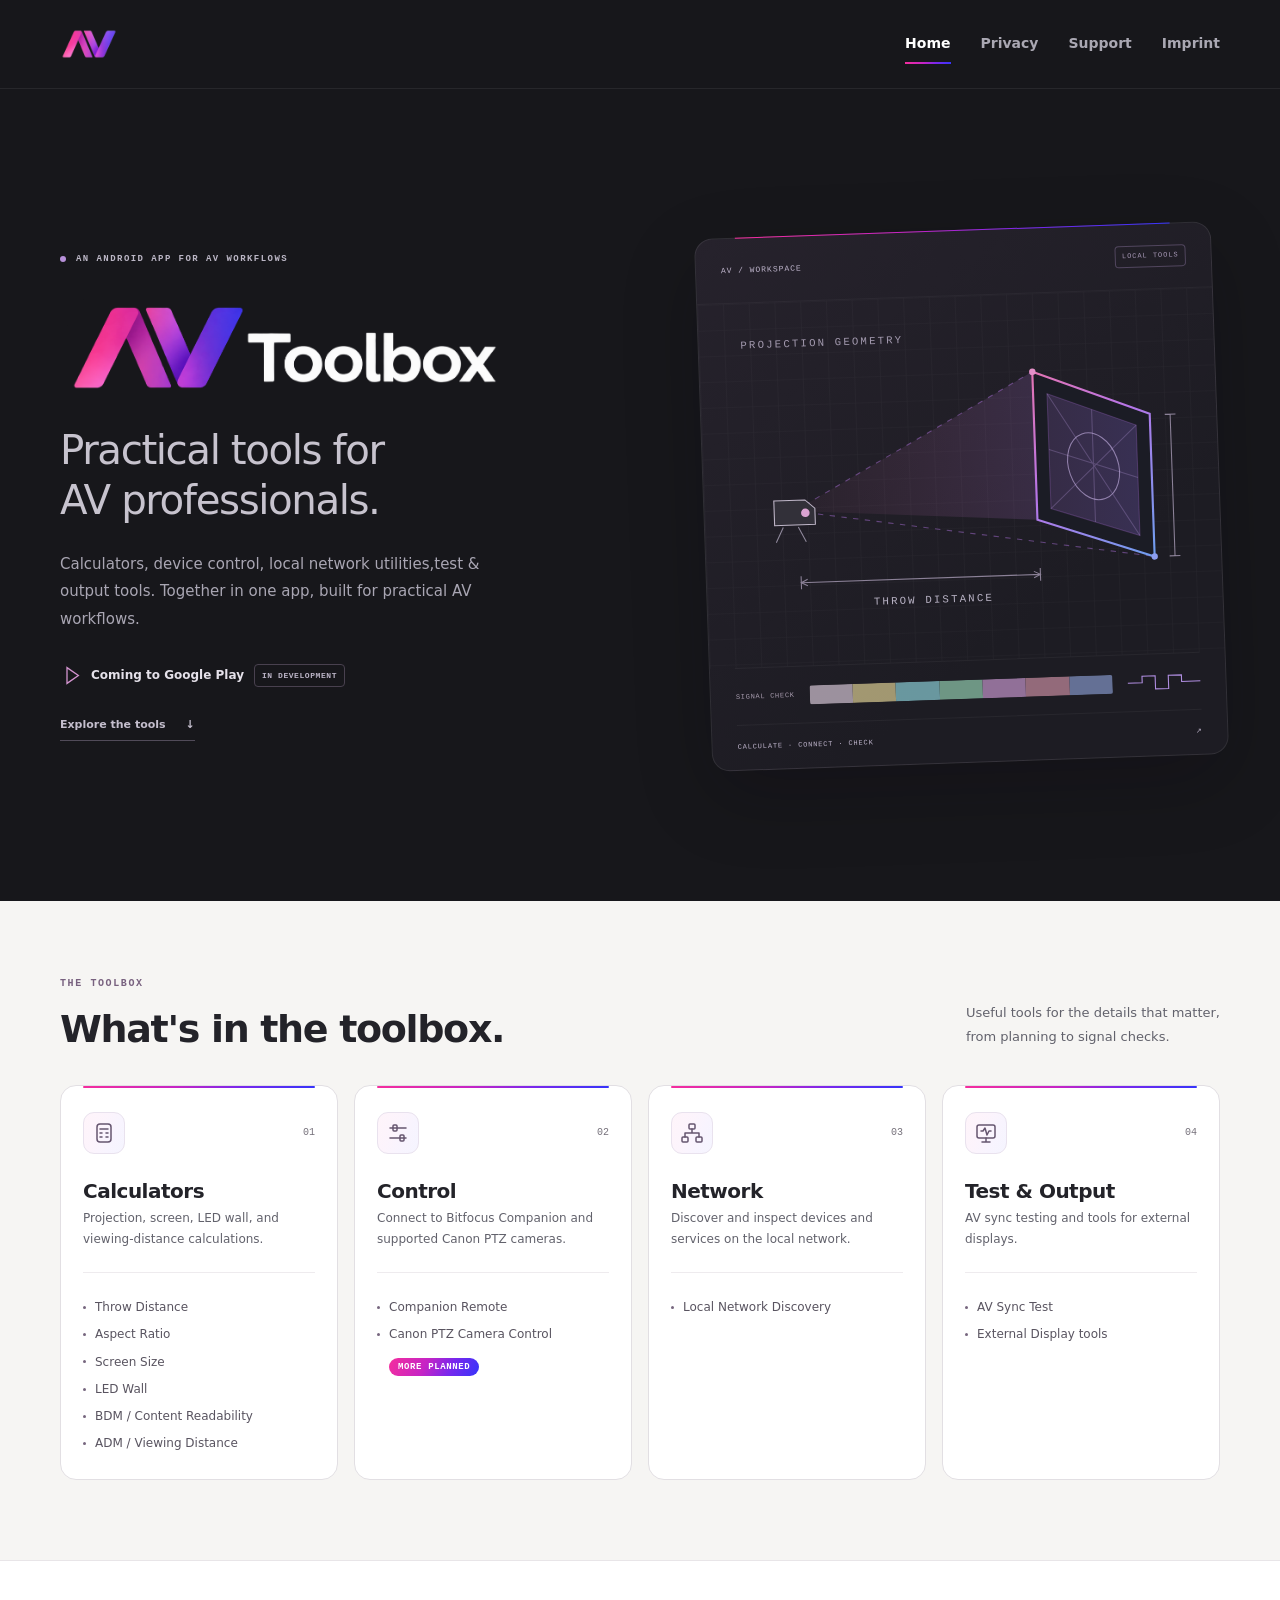
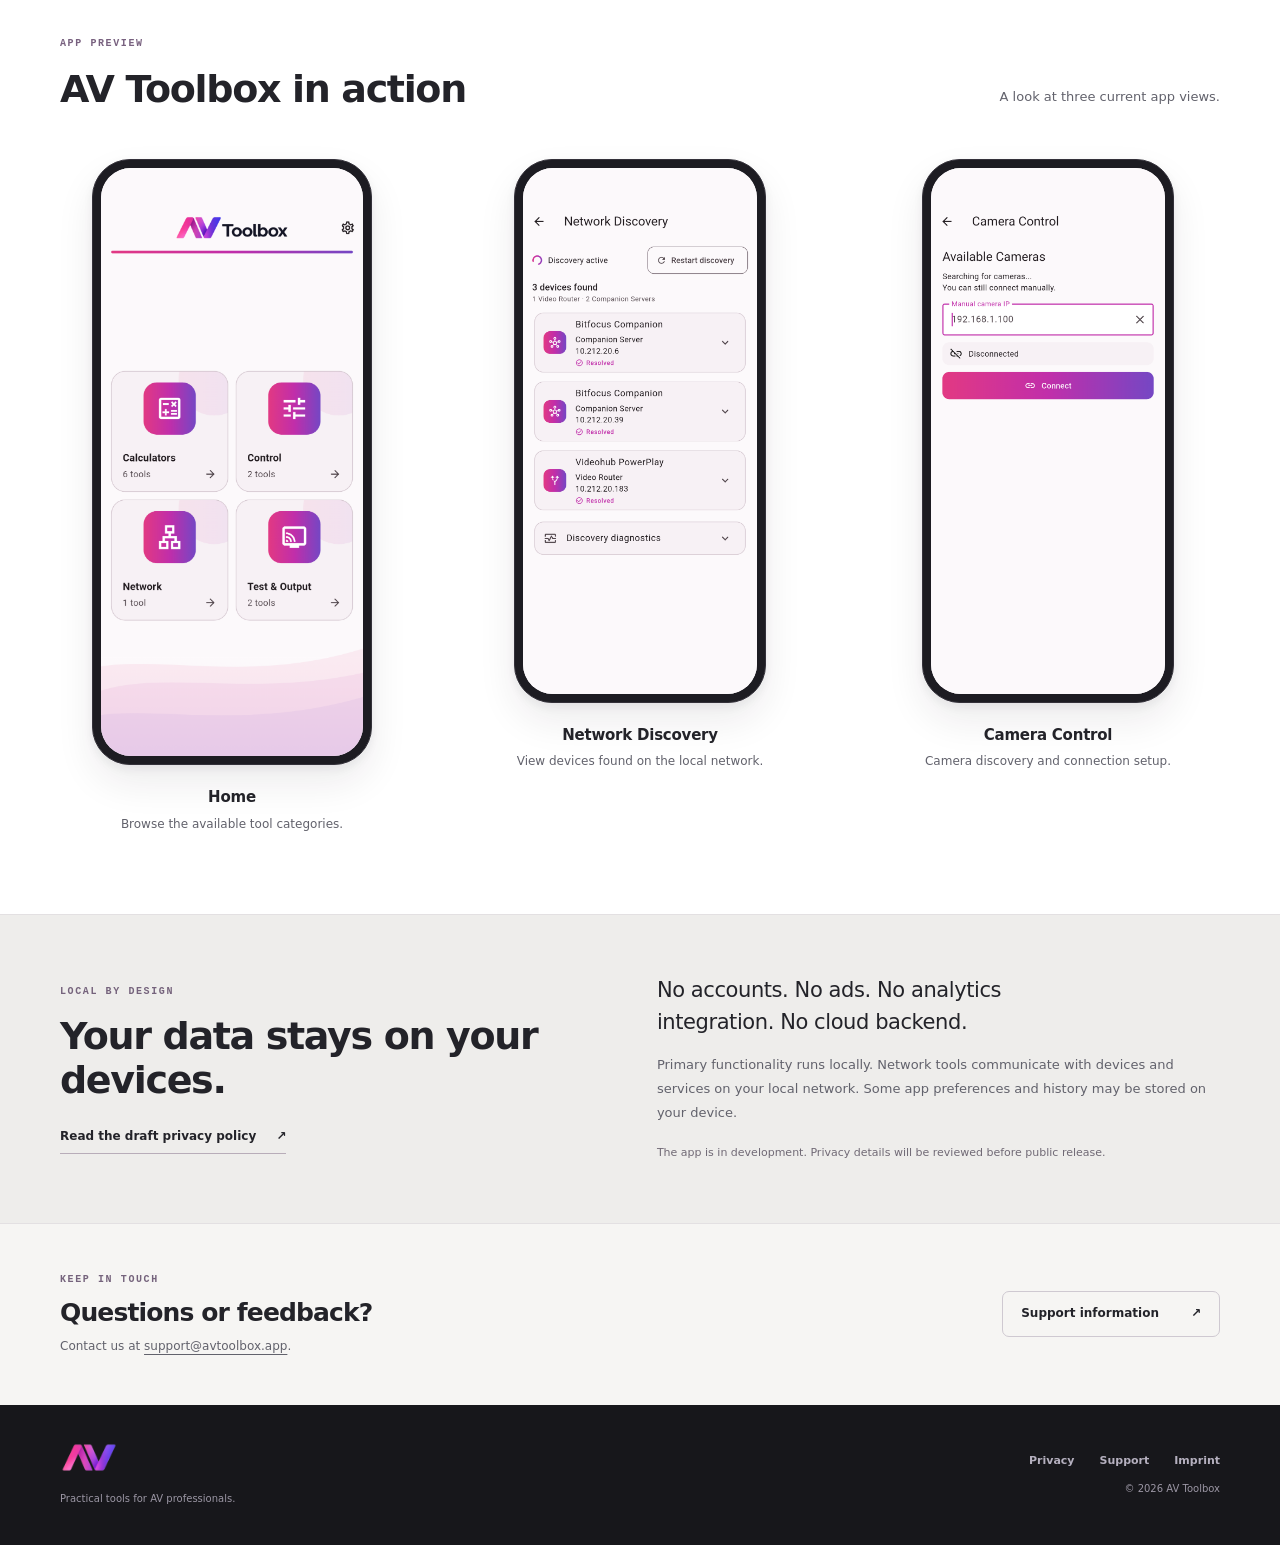
==== commit 2b59665a: "wording" ====
--- a/index.html
+++ b/index.html
@@ -26,7 +26,7 @@
 <p class="eyebrow"><span class="status-dot"></span> AN ANDROID APP FOR AV WORKFLOWS</p>
 <h1><img class="hero-logo" src="assets/branding/av_toolbox_header_dark.png" width="1045" height="254" alt="AV Toolbox" fetchpriority="high"><span>Practical tools for<br>AV professionals.</span>
 </h1>
-<p class="hero-description">Calculators, device control, local network utilities, and test &amp; output tools. Together in one app, built for practical AV workflows.</p>
+<p class="hero-description">Calculators, device control, local network utilities,test &amp; output tools. Together in one app, built for practical AV workflows.</p>
 <div class="release-status">
 <svg viewBox="0 0 24 24" fill="none" stroke="currentColor" stroke-width="1.5" aria-hidden="true">
 <path d="m8 3 13 9L8 21V3Z"/>
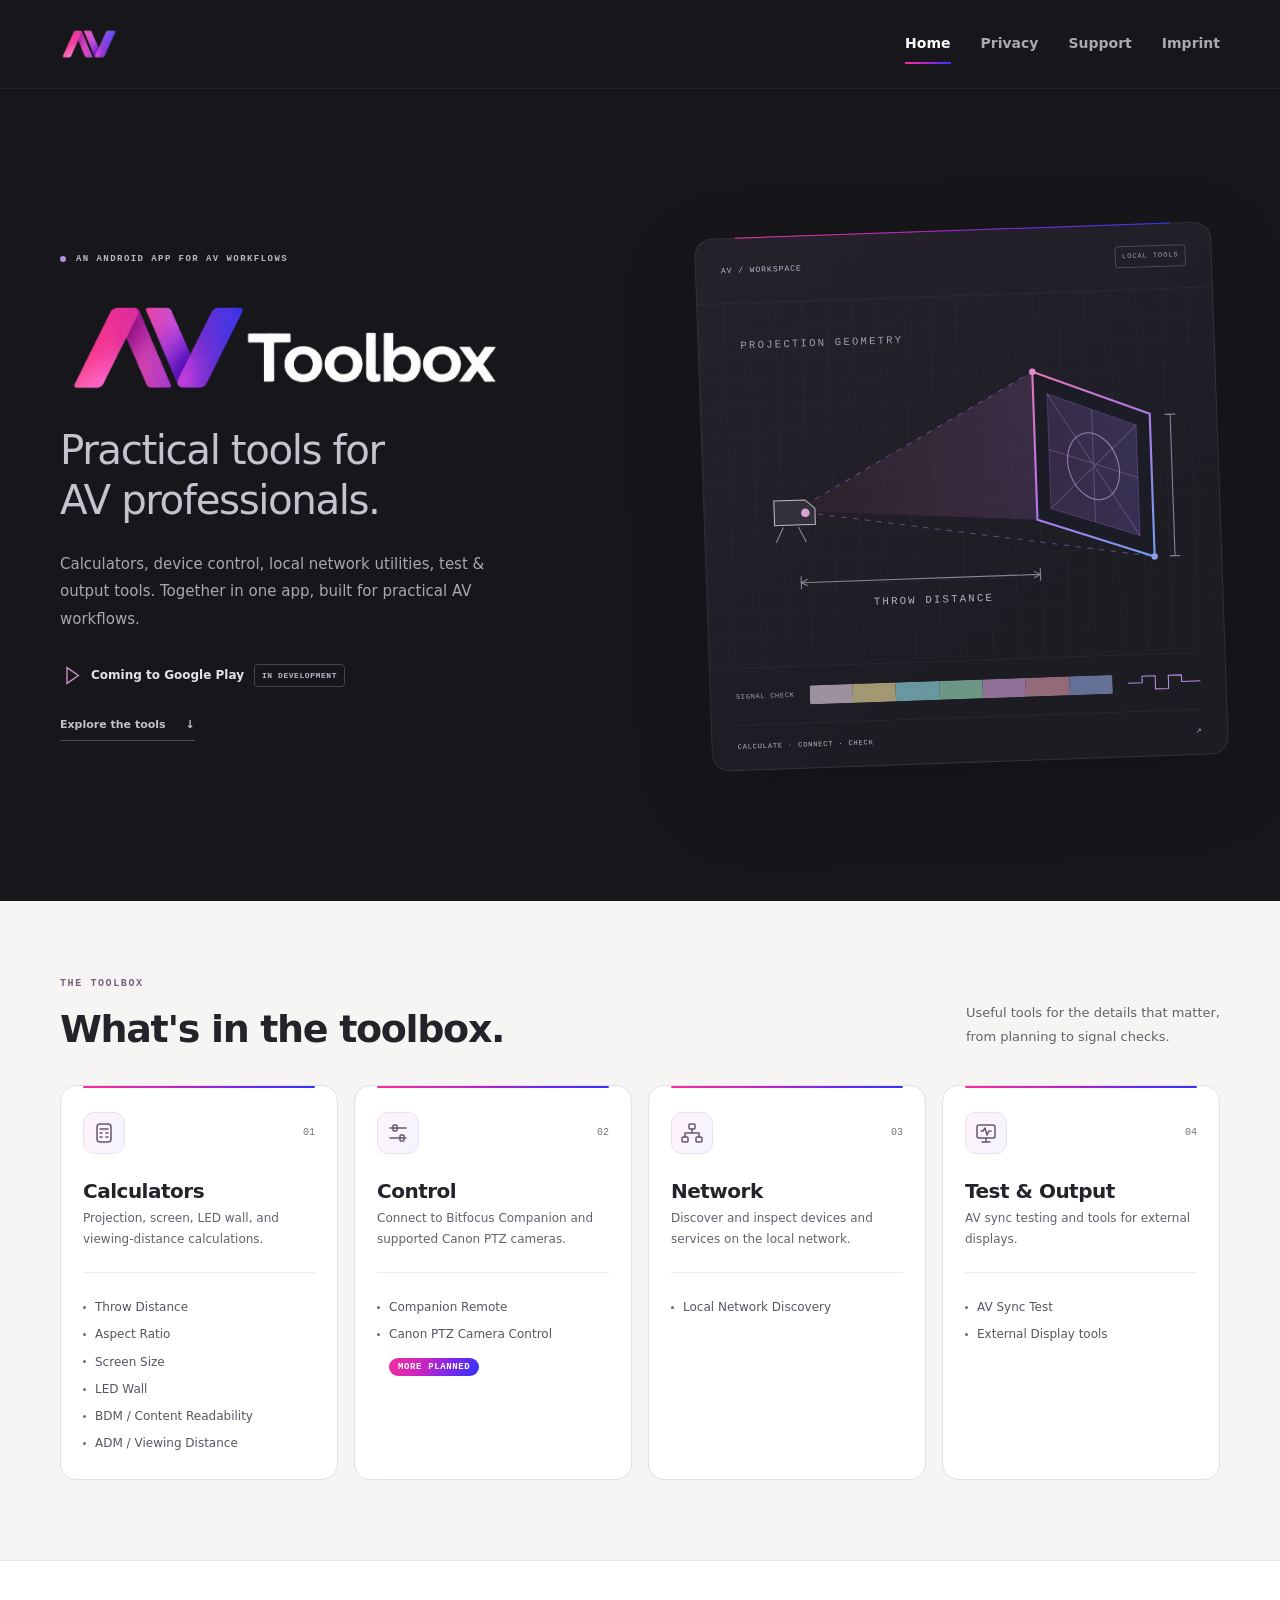
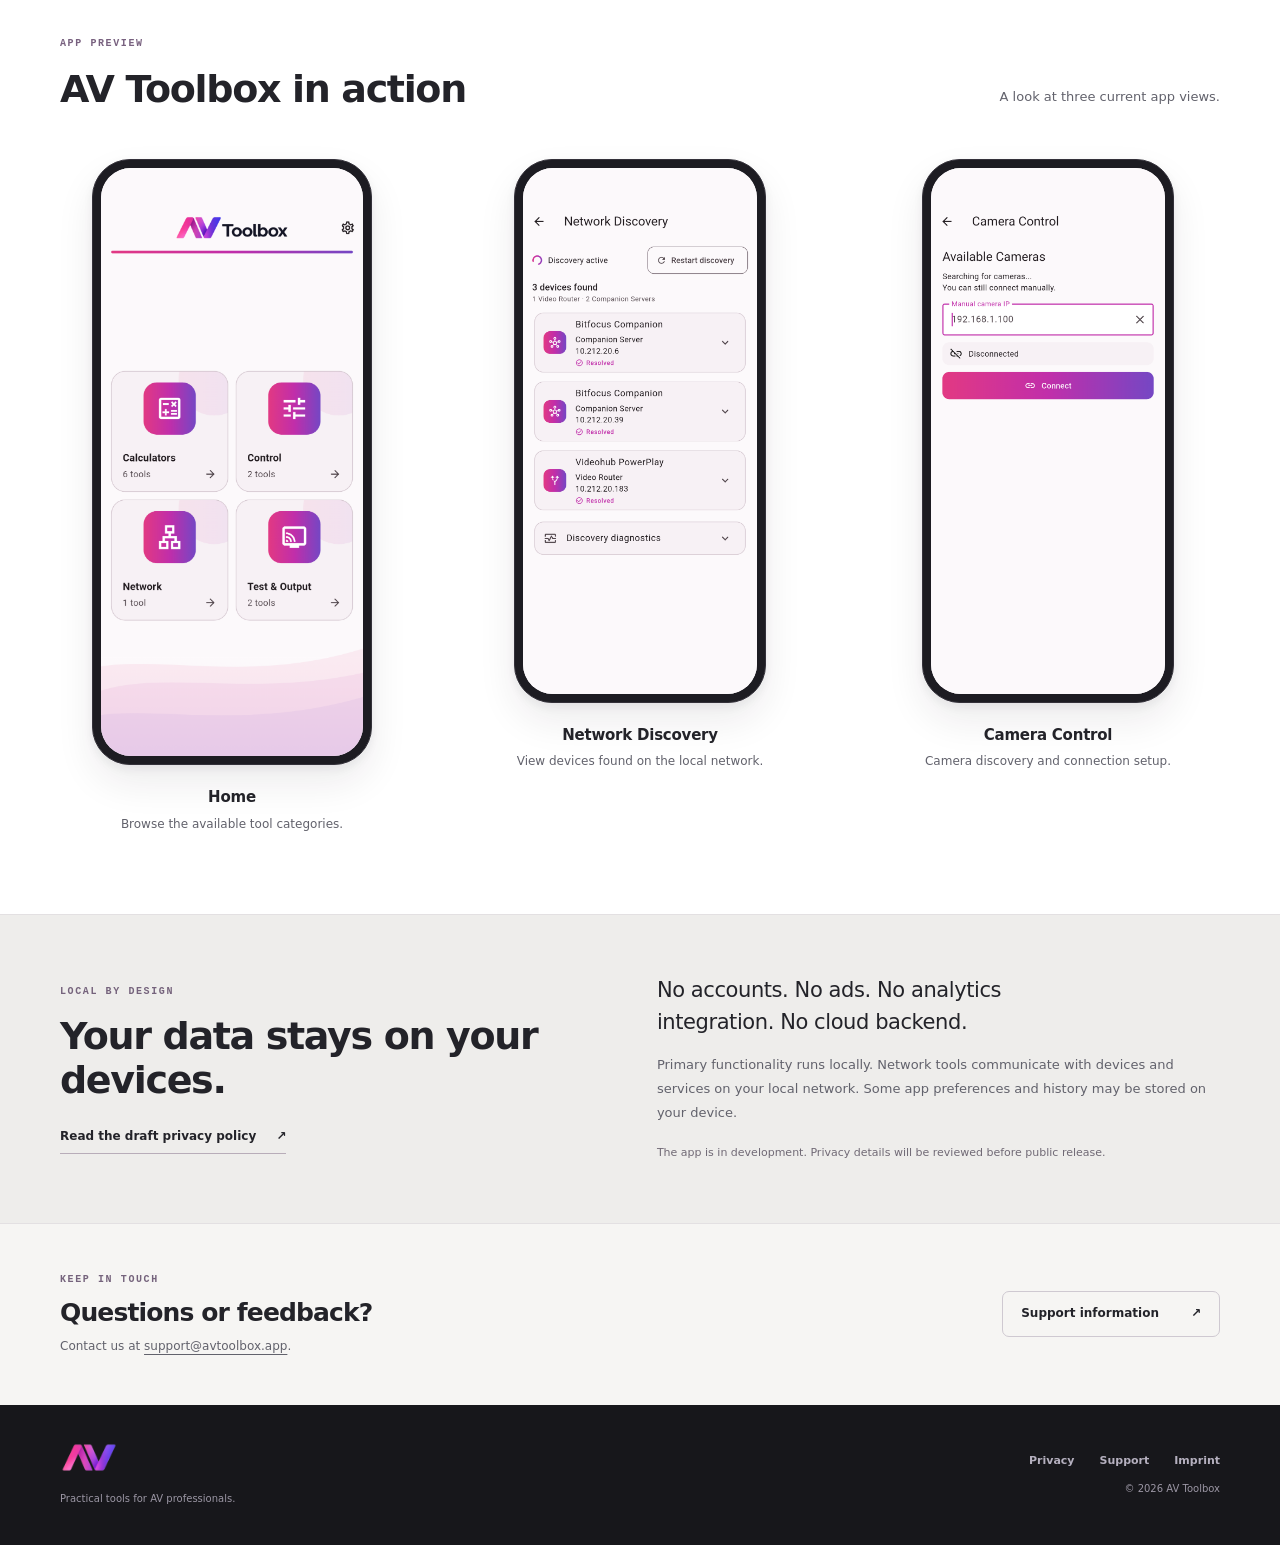
==== commit e76a70e5: "wording" ====
--- a/index.html
+++ b/index.html
@@ -26,7 +26,7 @@
 <p class="eyebrow"><span class="status-dot"></span> AN ANDROID APP FOR AV WORKFLOWS</p>
 <h1><img class="hero-logo" src="assets/branding/av_toolbox_header_dark.png" width="1045" height="254" alt="AV Toolbox" fetchpriority="high"><span>Practical tools for<br>AV professionals.</span>
 </h1>
-<p class="hero-description">Calculators, device control, local network utilities,test &amp; output tools. Together in one app, built for practical AV workflows.</p>
+<p class="hero-description">Calculators, device control, local network utilities, test &amp; output tools. Together in one app, built for practical AV workflows.</p>
 <div class="release-status">
 <svg viewBox="0 0 24 24" fill="none" stroke="currentColor" stroke-width="1.5" aria-hidden="true">
 <path d="m8 3 13 9L8 21V3Z"/>
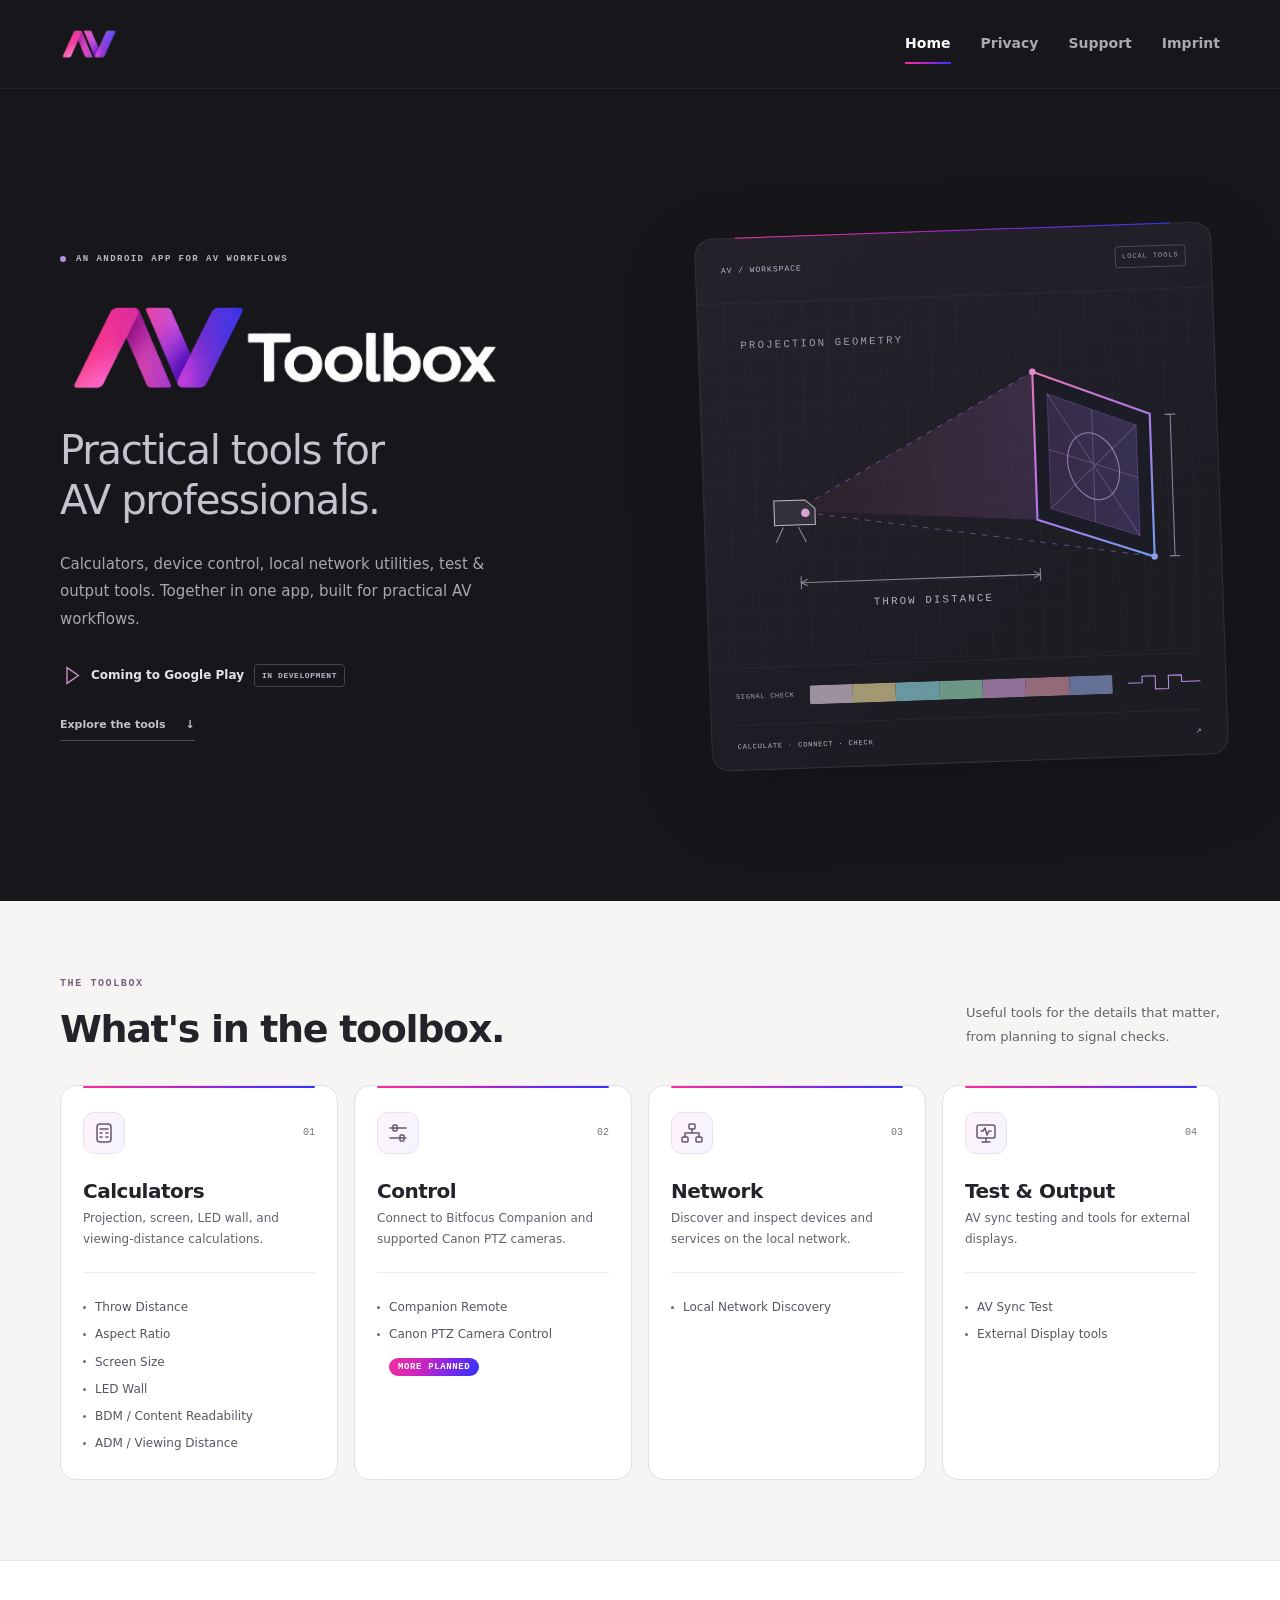
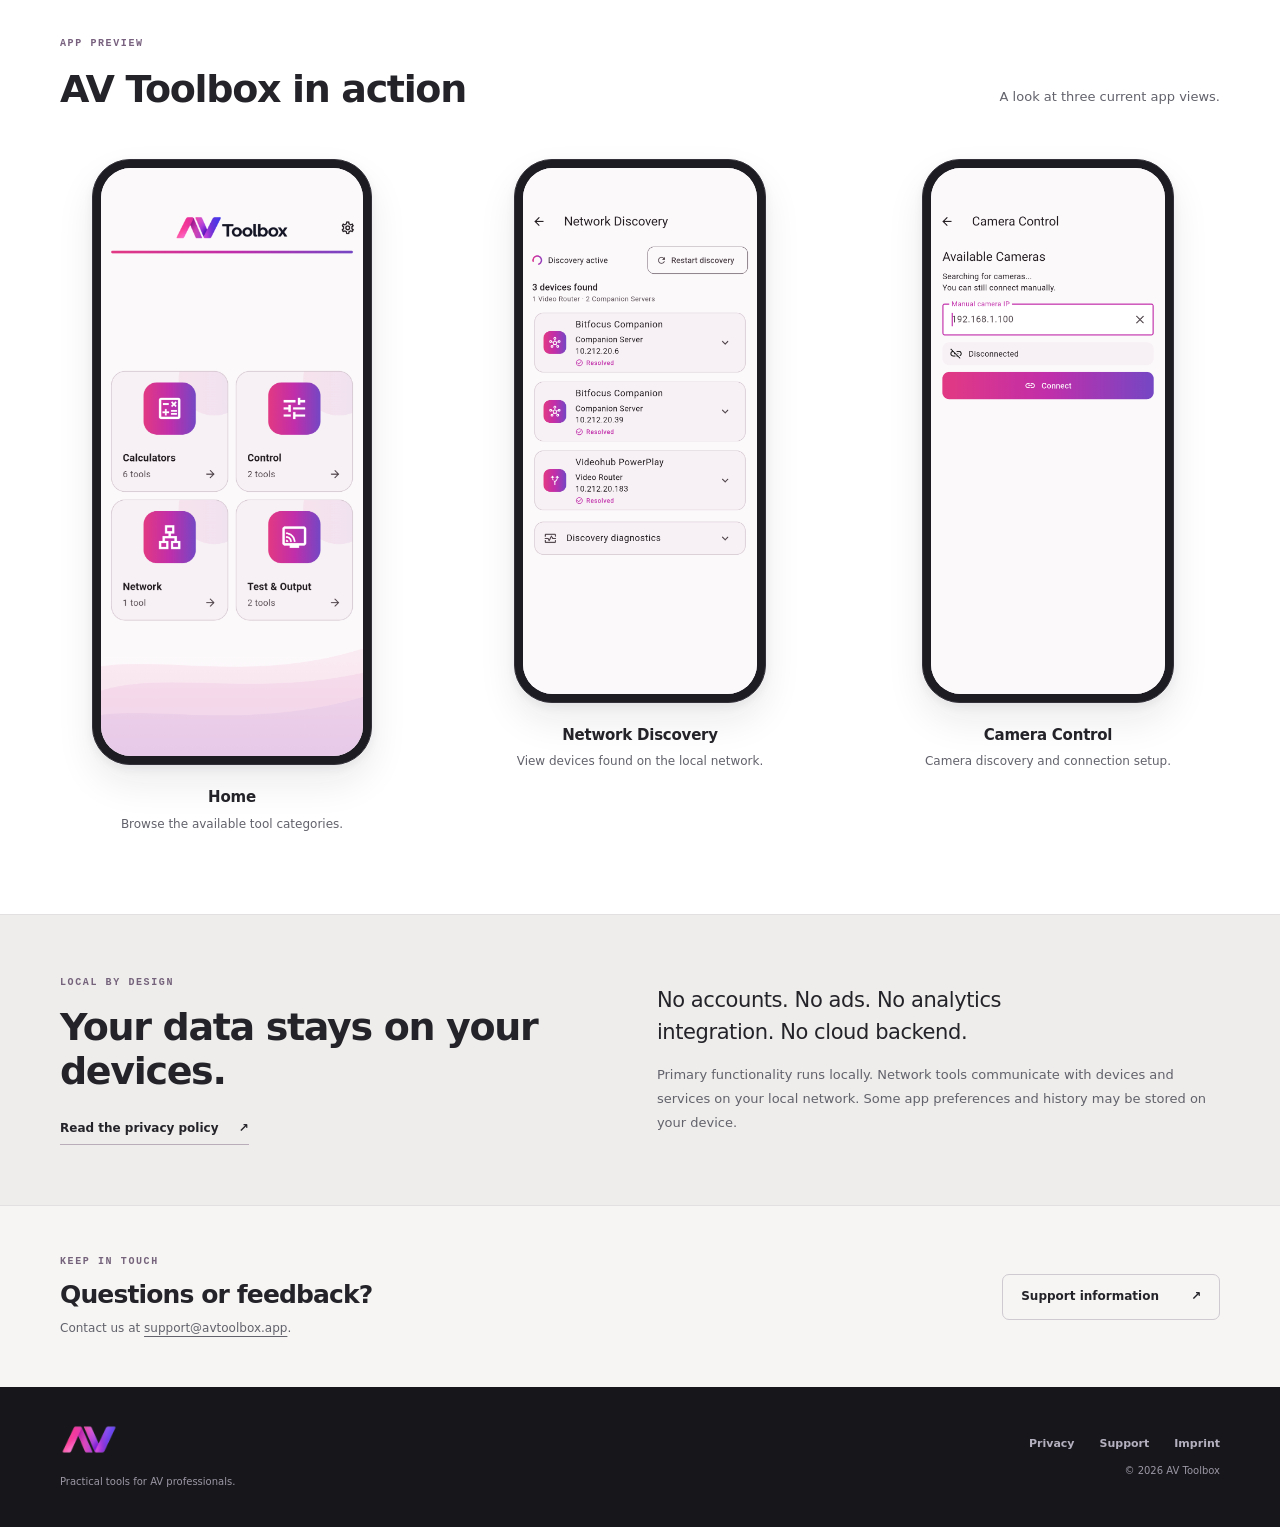
==== commit 749b073e: "Finalize legal and privacy content" ====
--- a/index.html
+++ b/index.html
@@ -197,12 +197,11 @@
 <div class="container privacy-grid">
 <div>
 <p class="eyebrow">LOCAL BY DESIGN</p>
-<h2>Your data stays on your devices.</h2><a class="text-link" href="privacy.html">Read the draft privacy policy <span aria-hidden="true">↗</span></a>
+<h2>Your data stays on your devices.</h2><a class="text-link" href="privacy.html">Read the privacy policy <span aria-hidden="true">↗</span></a>
 </div>
 <div class="privacy-copy">
 <p class="privacy-lead">No accounts. No ads. No analytics integration. No cloud backend.</p>
 <p>Primary functionality runs locally. Network tools communicate with devices and services on your local network. Some app preferences and history may be stored on your device.</p>
-<p class="small-note">The app is in development. Privacy details will be reviewed before public release.</p>
 </div>
 </div>
 </section>
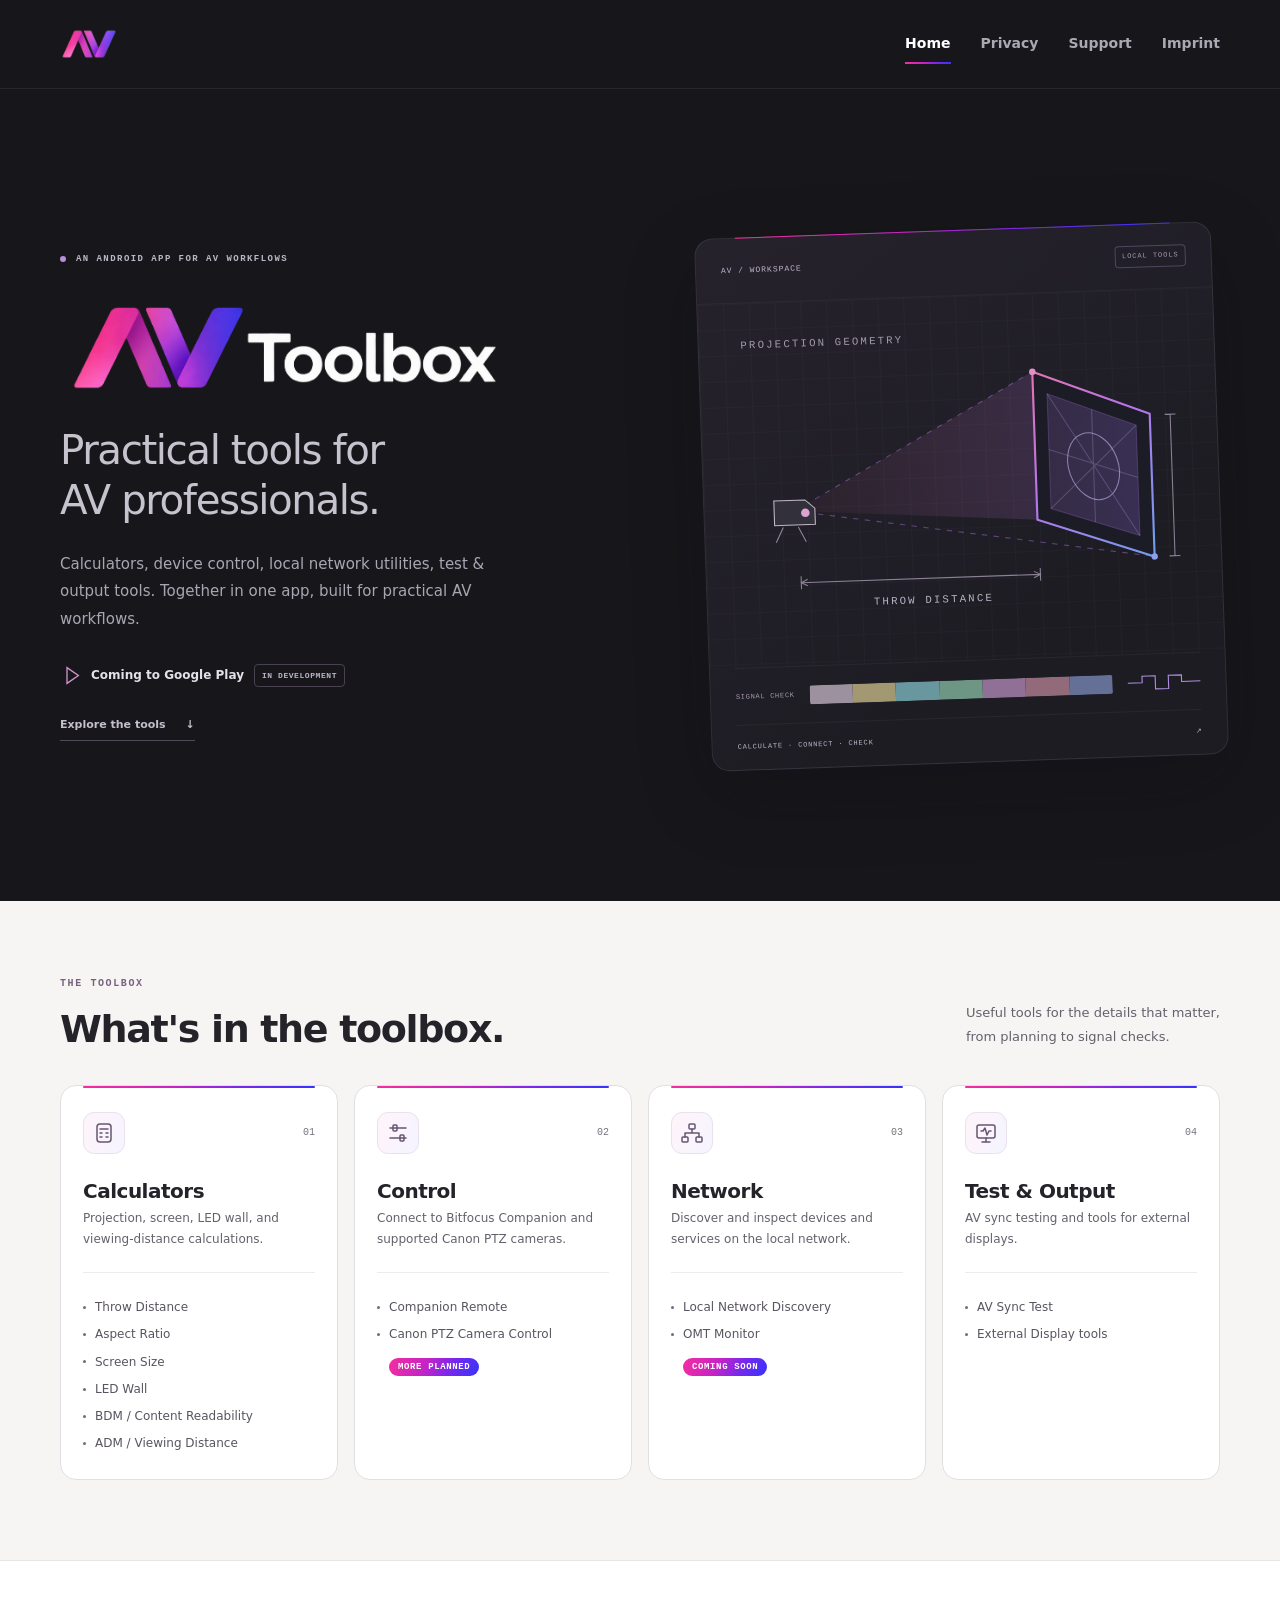
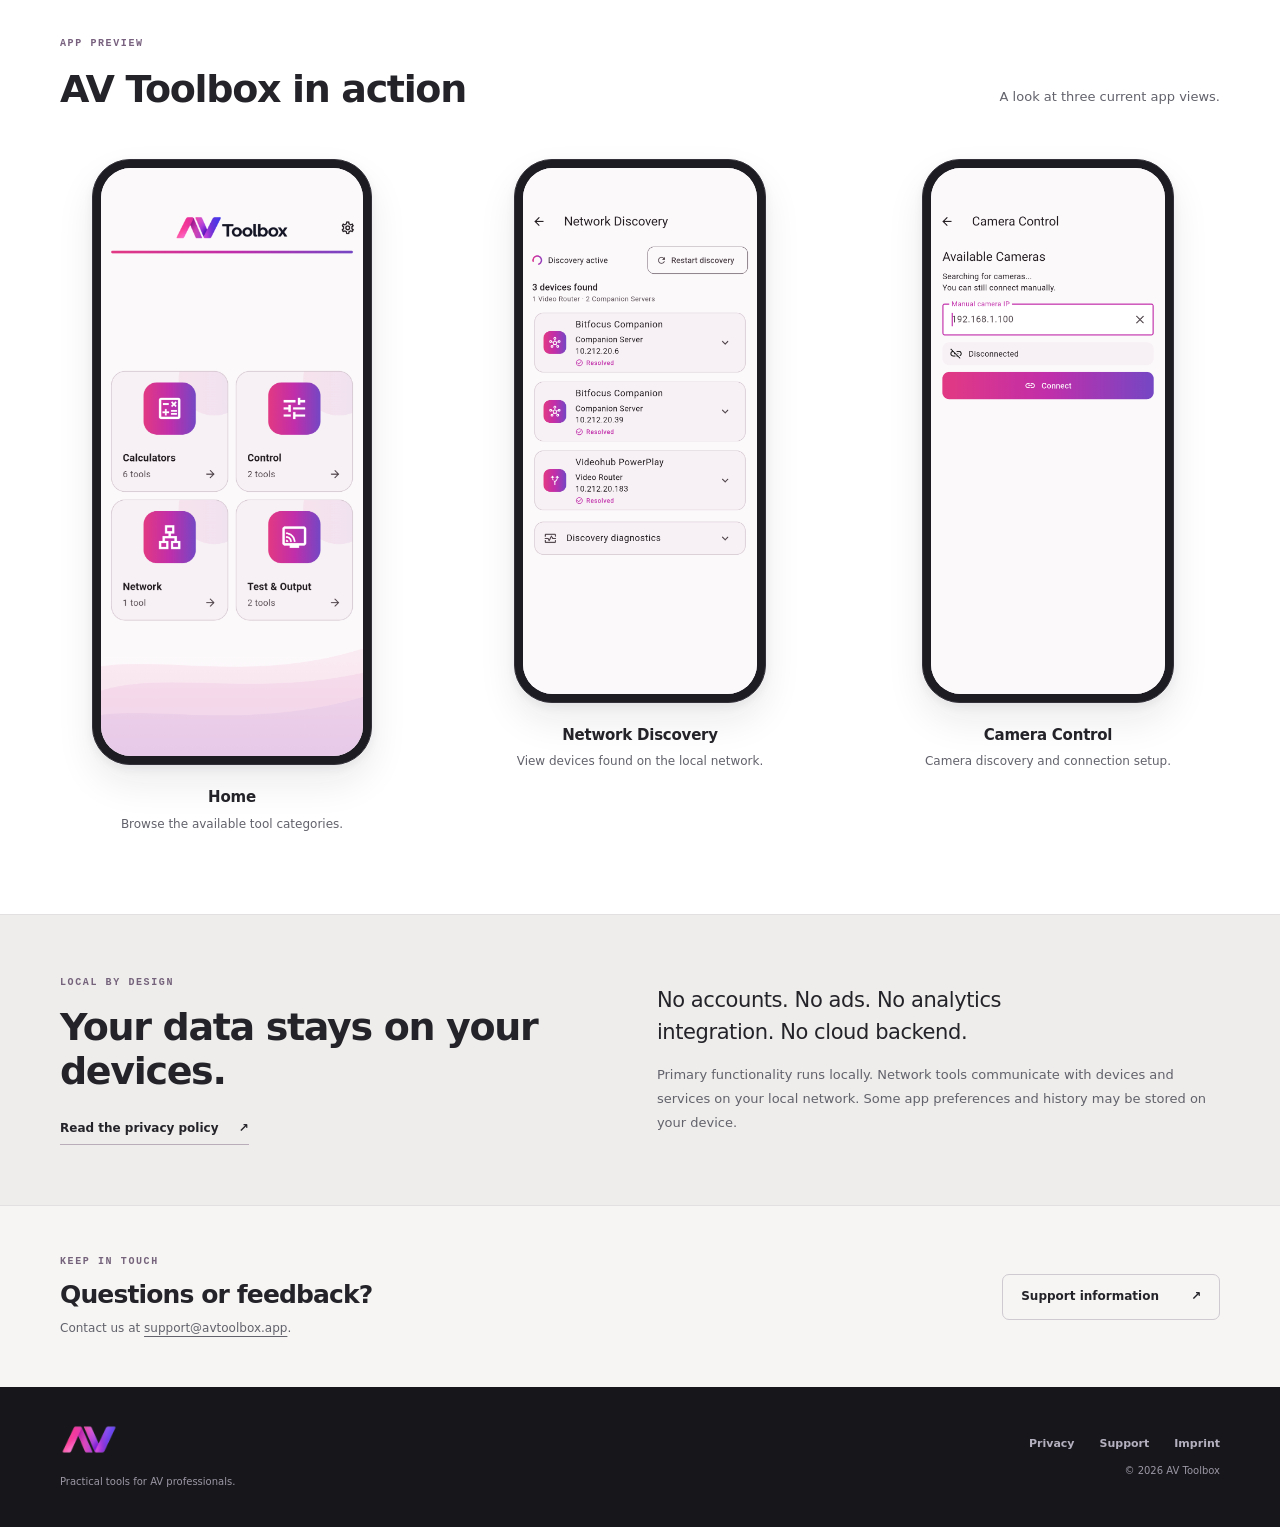
==== commit f722b9d8: "omt coming soon" ====
--- a/index.html
+++ b/index.html
@@ -137,6 +137,7 @@
 <p class="card-description">Discover and inspect devices and services on the local network.</p>
 <ul class="feature-list">
 <li>Local Network Discovery</li>
+<li class="feature-with-badge"><span>OMT Monitor</span><span class="feature-badge">COMING SOON</span></li>
 </ul>
 </article>
 <article class="category-card">
@@ -229,5 +230,6 @@
 </div>
 </div>
 </footer>
+<script src="site.js" defer></script>
 </body>
 </html>
--- a/styles.css
+++ b/styles.css
@@ -735,6 +735,53 @@
   text-decoration:underline;
 }
 
+.back-to-top {
+  position:fixed;
+  right:calc(18px + env(safe-area-inset-right,0px));
+  bottom:calc(18px + env(safe-area-inset-bottom,0px));
+  z-index:4;
+  display:grid;
+  place-items:center;
+  width:44px;
+  height:44px;
+  padding:0;
+  border:1px solid #796683;
+  border-radius:50%;
+  background:var(--dark);
+  box-shadow:0 8px 24px #17171b26;
+  color:#fff;
+  cursor:pointer;
+  opacity:0;
+  visibility:hidden;
+  transform:translateY(8px);
+  pointer-events:none;
+  transition:opacity .18s ease,transform .18s ease,visibility 0s linear .18s,background .18s ease,border-color .18s ease;
+}
+
+.back-to-top.is-visible {
+  opacity:1;
+  visibility:visible;
+  transform:none;
+  pointer-events:auto;
+  transition-delay:0s;
+}
+
+.back-to-top.is-visible:hover {
+  background:#252129;
+  border-color:#a37caf;
+  transform:translateY(-2px);
+}
+
+.back-to-top:focus-visible {
+  outline:3px solid #9459bb;
+  outline-offset:3px;
+}
+
+.back-to-top svg {
+  width:18px;
+  height:18px;
+}
+
 .document-main {
   padding:65px 0 85px;
   min-height:70vh;
@@ -1003,18 +1050,6 @@
   text-underline-offset:4px;
 }
 
-.support-note {
-  display:flex;
-  gap:12px;
-  align-items:center;
-  margin-top:30px;
-}
-
-.support-note p {
-  font-size:12px;
-  color:var(--muted);
-}
-
 @media(min-width:761px) {
   .hero {
     min-height:calc(100vh - 88px);
@@ -1209,6 +1244,10 @@
 }
 
 @media(max-width:480px) {
+  .back-to-top {
+    right:calc(14px + env(safe-area-inset-right,0px));
+    bottom:calc(14px + env(safe-area-inset-bottom,0px));
+  }
   .header-inner {
     width:calc(100% - 32px);
     justify-content:space-between;
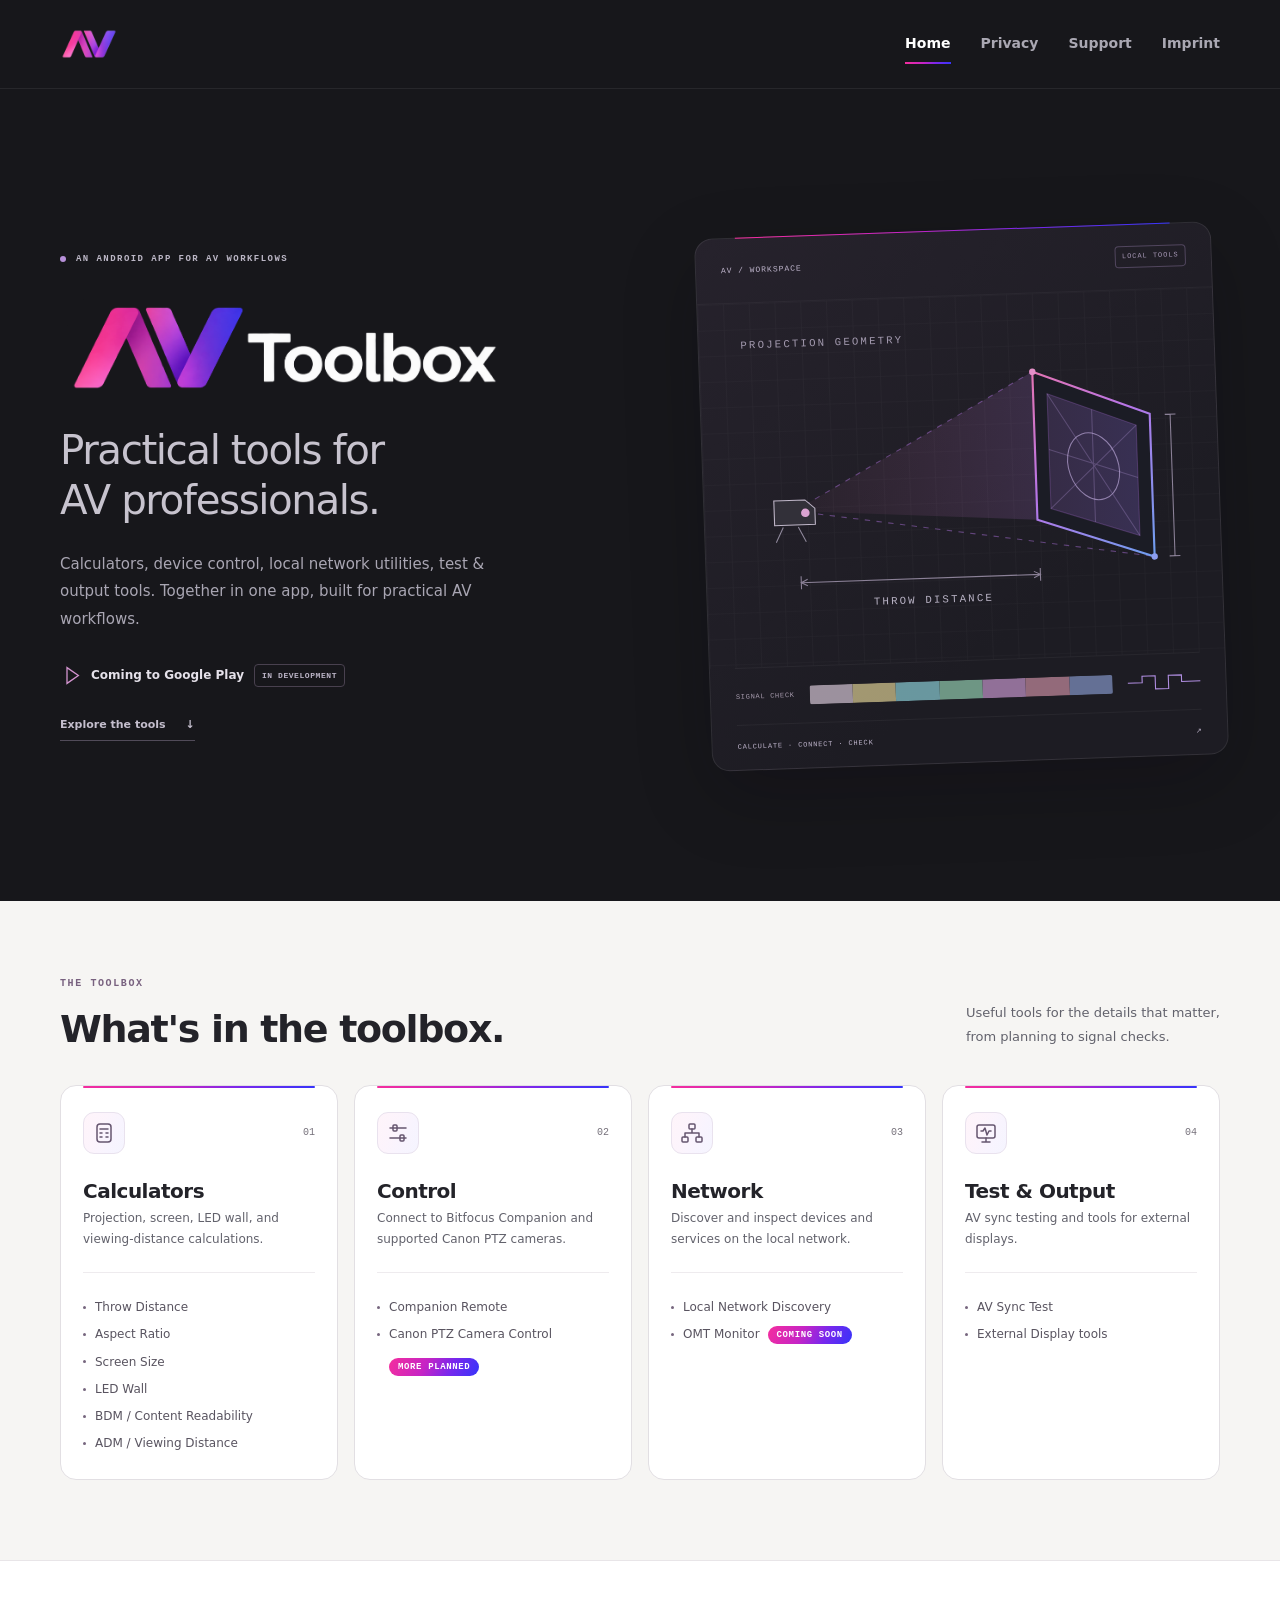
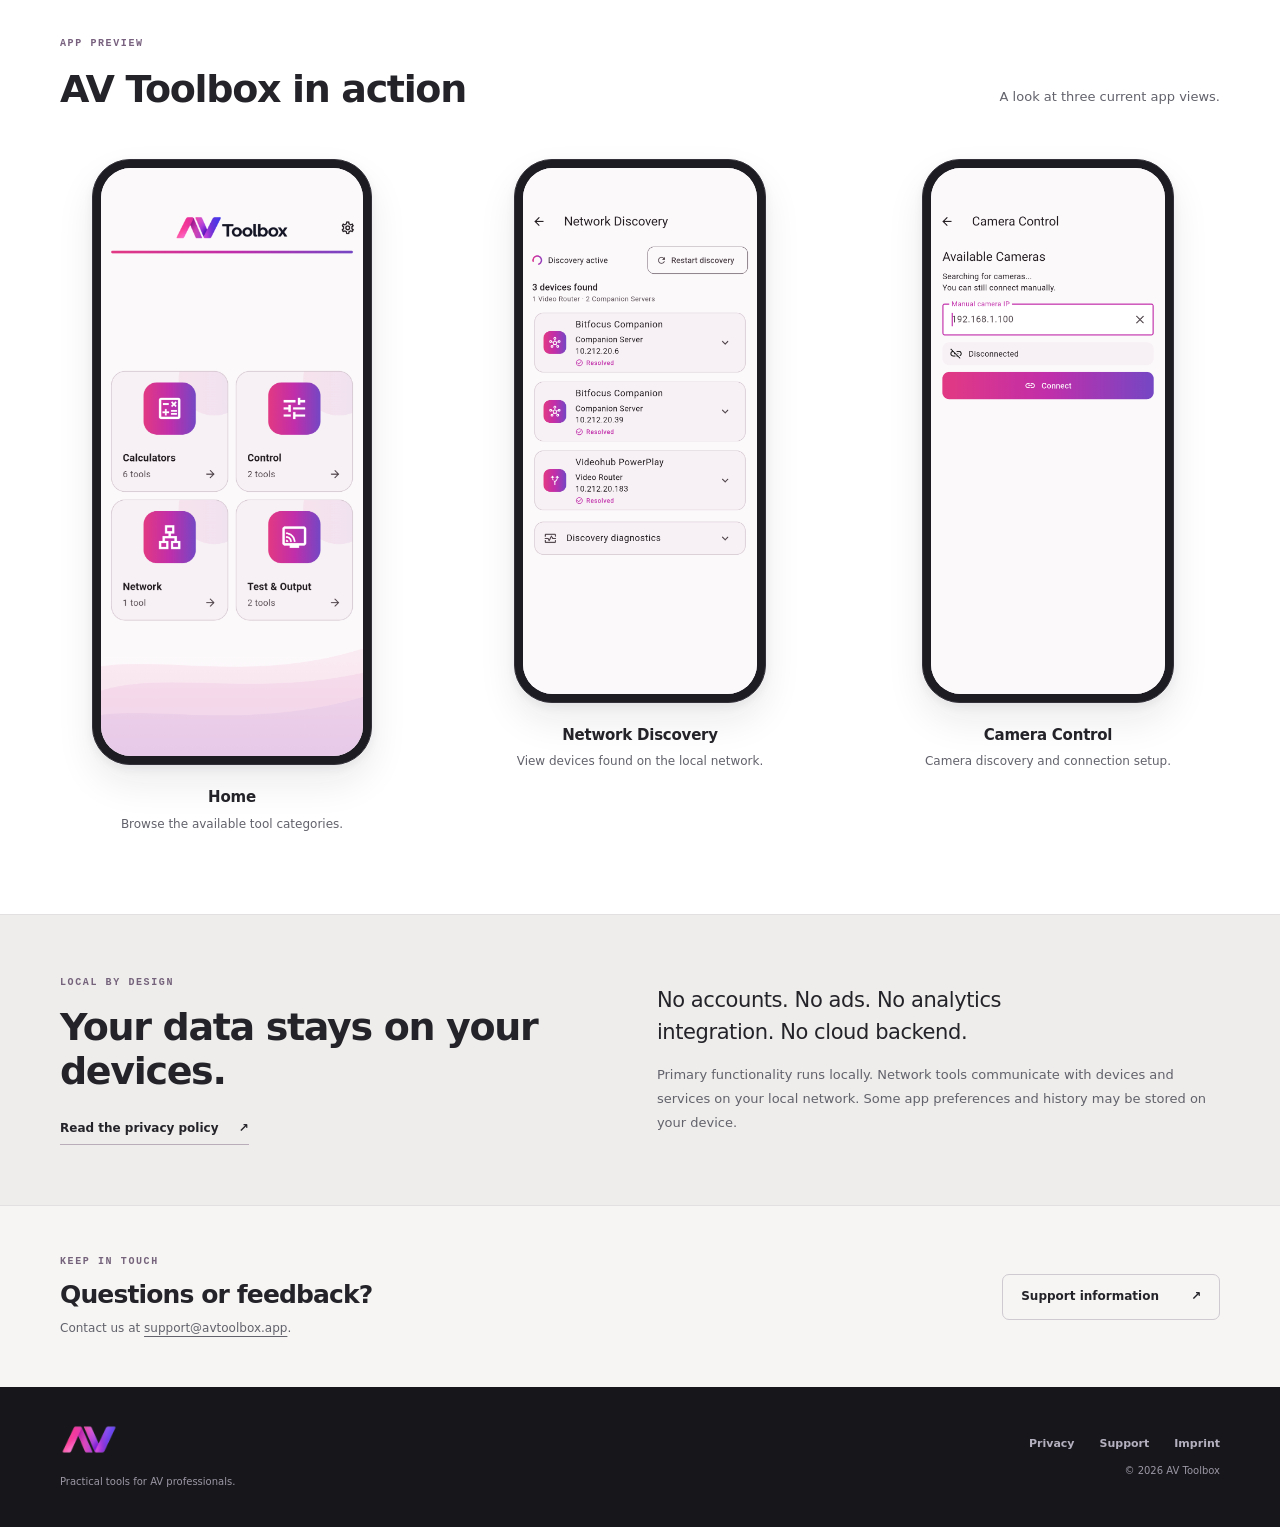
==== commit 70a97266: "inline coming soon" ====
--- a/index.html
+++ b/index.html
@@ -137,7 +137,7 @@
 <p class="card-description">Discover and inspect devices and services on the local network.</p>
 <ul class="feature-list">
 <li>Local Network Discovery</li>
-<li class="feature-with-badge"><span>OMT Monitor</span><span class="feature-badge">COMING SOON</span></li>
+<li class="feature-with-badge feature-with-badge-inline"><span>OMT Monitor</span><span class="feature-badge">COMING SOON</span></li>
 </ul>
 </article>
 <article class="category-card">
--- a/styles.css
+++ b/styles.css
@@ -516,6 +516,16 @@
   display:flex;
   flex-direction:column;
   align-items:flex-start;
+}
+
+.feature-list li.feature-with-badge-inline {
+  flex-direction:row;
+  align-items:center;
+  gap:8px;
+}
+
+.feature-list li.feature-with-badge-inline .feature-badge {
+  margin-top:0;
 }
 
 .feature-list .feature-badge {
